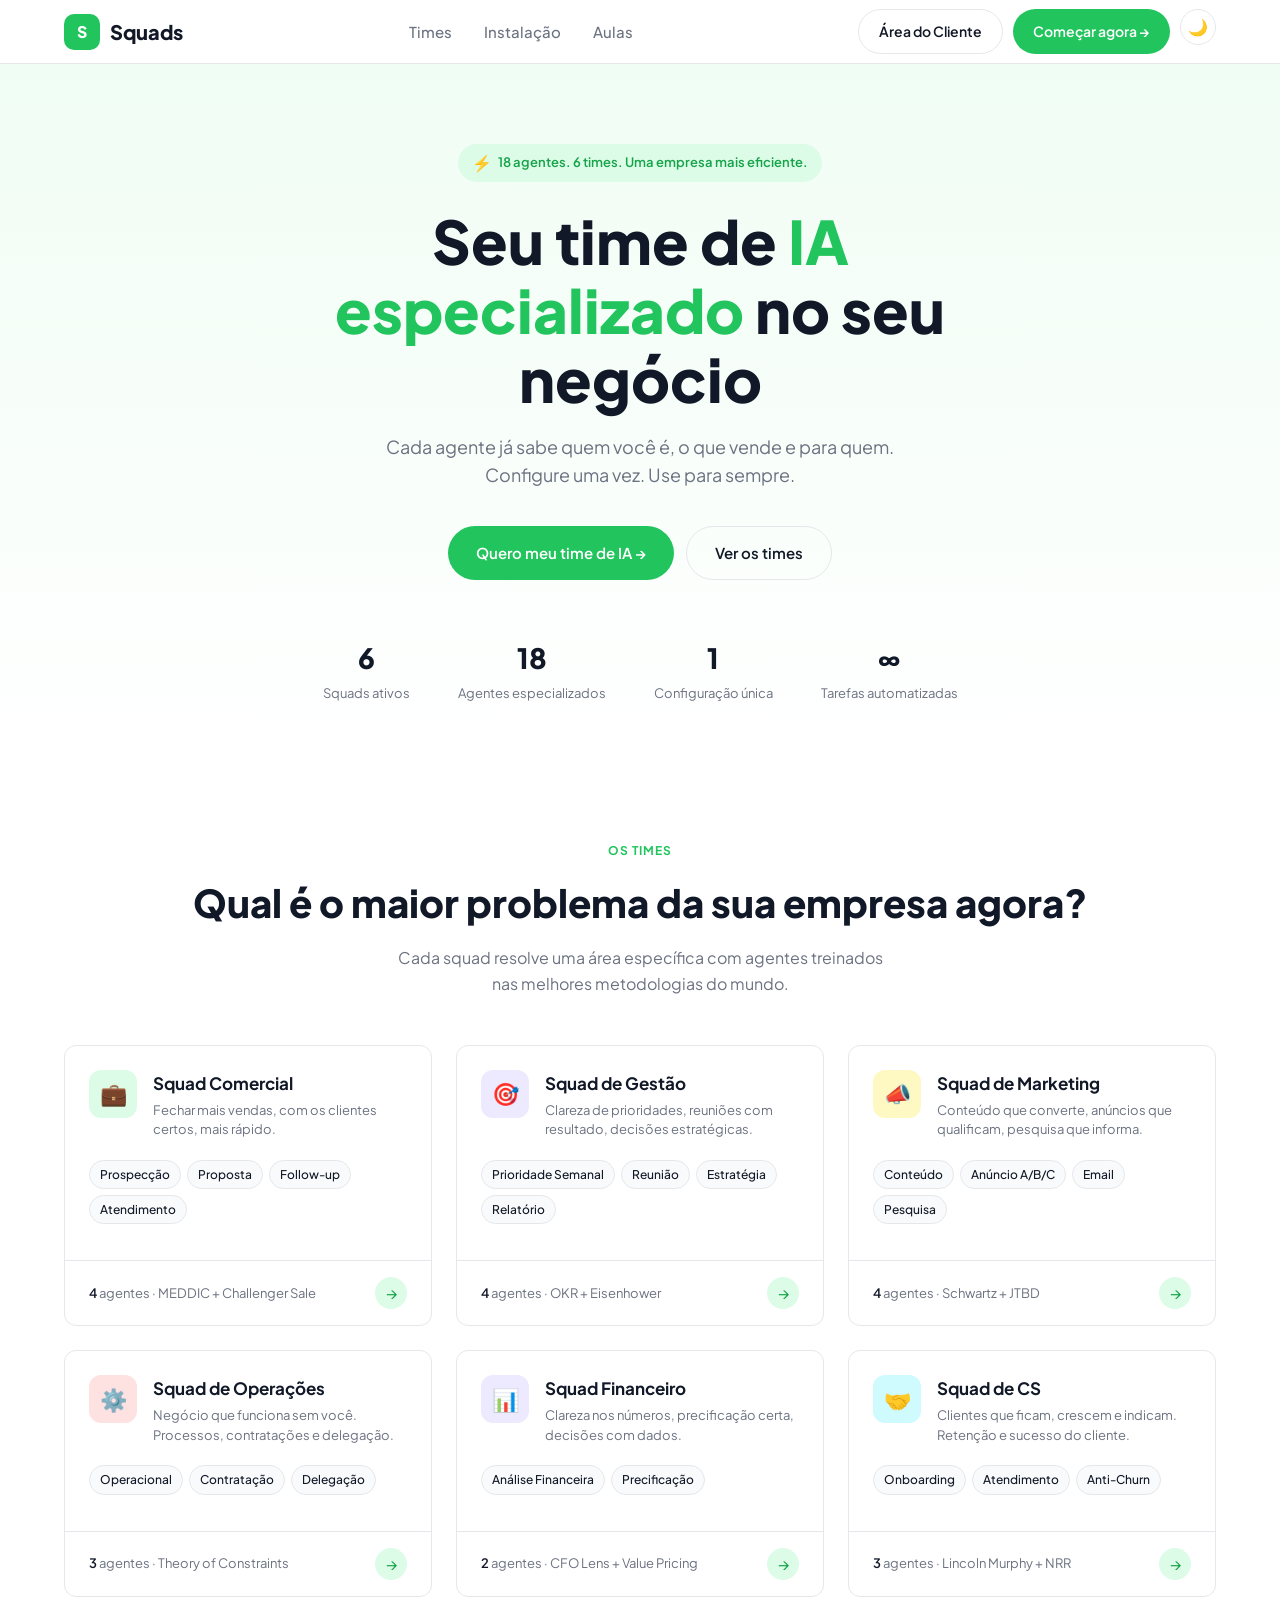
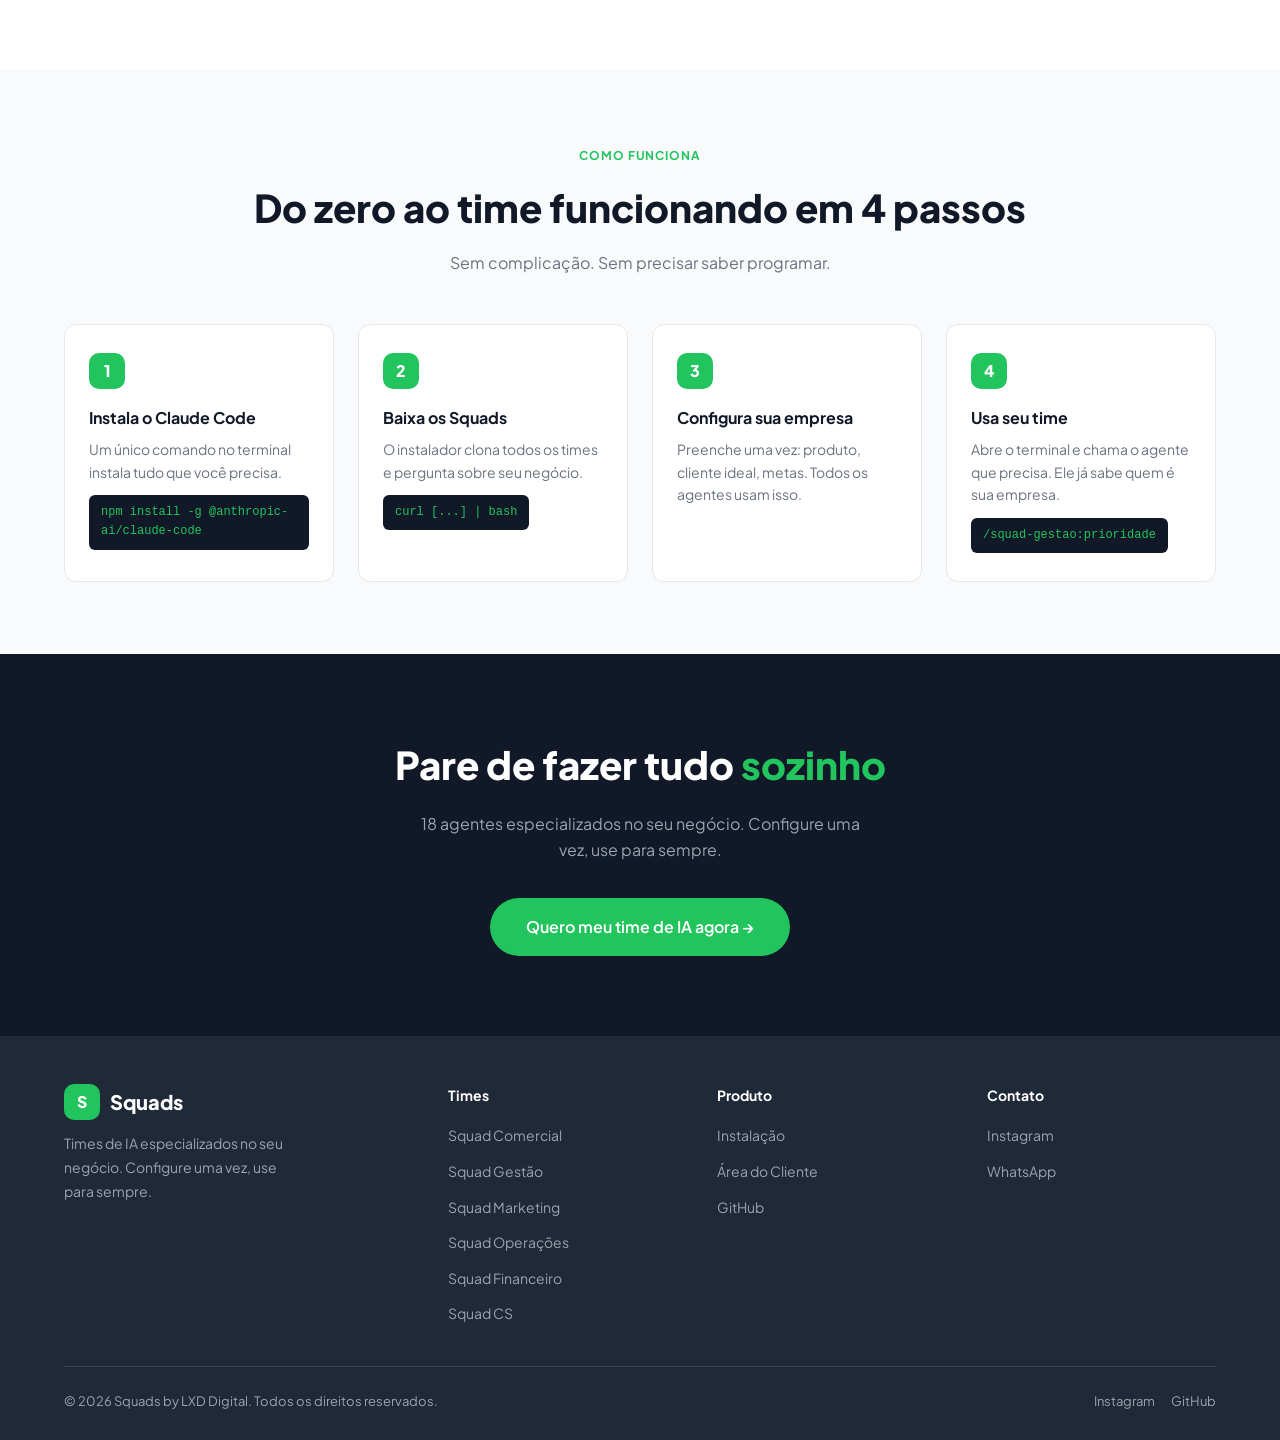
==== site/index.html @ 31ade743 "feat: dark/light mode em todas as páginas" ====
<!DOCTYPE html>
<html lang="pt-BR">
<head>
<meta charset="UTF-8">
<meta name="viewport" content="width=device-width, initial-scale=1.0">
<title>Squads — Times de IA para Empresários</title>
<link href="https://fonts.googleapis.com/css2?family=Plus+Jakarta+Sans:wght@400;500;600;700;800&display=swap" rel="stylesheet">
<link rel="stylesheet" href="styles.css">
<style>

  * { margin: 0; padding: 0; box-sizing: border-box; }

  body {
    font-family: 'Plus Jakarta Sans', sans-serif;
    color: var(--text);
    background: var(--bg-card);
    line-height: 1.6;
  }

  /* NAV */
  nav {
    position: sticky;
    top: 0;
    z-index: 100;
    background: var(--nav-bg);
    backdrop-filter: blur(12px);
    border-bottom: 1px solid var(--border);
    padding: 0 5%;
    height: 64px;
    display: flex;
    align-items: center;
    justify-content: space-between;
  }

  .nav-logo {
    display: flex;
    align-items: center;
    gap: 10px;
    font-weight: 800;
    font-size: 20px;
    color: var(--text);
    text-decoration: none;
  }

  .logo-icon {
    width: 36px;
    height: 36px;
    background: var(--green);
    border-radius: 10px;
    display: flex;
    align-items: center;
    justify-content: center;
    color: white;
    font-weight: 800;
    font-size: 16px;
  }

  .nav-links {
    display: flex;
    align-items: center;
    gap: 32px;
    list-style: none;
  }

  .nav-links a {
    text-decoration: none;
    color: var(--text-muted);
    font-size: 15px;
    font-weight: 500;
    transition: color 0.2s;
  }

  .nav-links a:hover { color: var(--text); }

  .btn {
    display: inline-flex;
    align-items: center;
    gap: 8px;
    padding: 10px 20px;
    border-radius: 50px;
    font-weight: 600;
    font-size: 14px;
    cursor: pointer;
    transition: all 0.2s;
    text-decoration: none;
    border: none;
  }

  .btn-primary {
    background: var(--green);
    color: white;
  }

  .btn-primary:hover {
    background: var(--green-dark);
    transform: translateY(-1px);
  }

  .btn-outline {
    background: transparent;
    color: var(--text);
    border: 1.5px solid var(--border);
  }

  .btn-outline:hover {
    border-color: var(--text);
  }

  /* HERO */
  .hero {
    padding: 80px 5% 60px;
    text-align: center;
    background: linear-gradient(180deg, #f0fdf4 0%, #ffffff 100%);
  }

  .hero-badge {
    display: inline-flex;
    align-items: center;
    gap: 6px;
    background: var(--green-light);
    color: var(--green-dark);
    padding: 6px 14px;
    border-radius: 50px;
    font-size: 13px;
    font-weight: 600;
    margin-bottom: 24px;
  }

  .hero-badge span { font-size: 16px; }

  .hero h1 {
    font-size: clamp(36px, 5vw, 60px);
    font-weight: 800;
    line-height: 1.15;
    color: var(--text);
    max-width: 760px;
    margin: 0 auto 20px;
  }

  .hero h1 em {
    font-style: normal;
    color: var(--green);
  }

  .hero p {
    font-size: 18px;
    color: var(--text-muted);
    max-width: 520px;
    margin: 0 auto 36px;
  }

  .hero-actions {
    display: flex;
    gap: 12px;
    justify-content: center;
    flex-wrap: wrap;
    margin-bottom: 56px;
  }

  .hero-actions .btn {
    padding: 14px 28px;
    font-size: 15px;
  }

  .hero-stats {
    display: flex;
    justify-content: center;
    gap: 48px;
    flex-wrap: wrap;
  }

  .stat {
    text-align: center;
  }

  .stat-num {
    font-size: 28px;
    font-weight: 800;
    color: var(--text);
  }

  .stat-label {
    font-size: 13px;
    color: var(--text-muted);
    margin-top: 2px;
  }

  /* SECTION */
  section {
    padding: 72px 5%;
  }

  .section-header {
    text-align: center;
    margin-bottom: 48px;
  }

  .section-label {
    display: inline-block;
    font-size: 12px;
    font-weight: 700;
    letter-spacing: .08em;
    text-transform: uppercase;
    color: var(--green);
    margin-bottom: 12px;
  }

  .section-header h2 {
    font-size: clamp(28px, 3vw, 40px);
    font-weight: 800;
    color: var(--text);
    margin-bottom: 12px;
  }

  .section-header p {
    font-size: 16px;
    color: var(--text-muted);
    max-width: 500px;
    margin: 0 auto;
  }

  /* SQUADS GRID */
  .squads-grid {
    display: grid;
    grid-template-columns: repeat(auto-fill, minmax(300px, 1fr));
    gap: 24px;
  }

  .squad-card {
    background: var(--bg-card);
    border: 1.5px solid var(--border);
    border-radius: var(--radius);
    overflow: hidden;
    transition: all 0.25s;
    text-decoration: none;
    color: inherit;
    display: block;
  }

  .squad-card:hover {
    border-color: var(--green);
    box-shadow: 0 8px 32px rgba(33,196,93,0.12);
    transform: translateY(-3px);
  }

  .squad-card-header {
    padding: 24px 24px 20px;
    display: flex;
    align-items: flex-start;
    gap: 16px;
  }

  .squad-icon {
    width: 48px;
    height: 48px;
    border-radius: 12px;
    display: flex;
    align-items: center;
    justify-content: center;
    font-size: 22px;
    flex-shrink: 0;
  }

  .squad-card-info h3 {
    font-size: 17px;
    font-weight: 700;
    color: var(--text);
    margin-bottom: 4px;
  }

  .squad-card-info p {
    font-size: 13px;
    color: var(--text-muted);
    line-height: 1.5;
  }

  .squad-card-body {
    padding: 0 24px 20px;
  }

  .squad-agents {
    display: flex;
    flex-wrap: wrap;
    gap: 6px;
    margin-bottom: 16px;
  }

  .agent-tag {
    background: var(--bg-alt);
    color: var(--text);
    font-size: 12px;
    font-weight: 500;
    padding: 4px 10px;
    border-radius: 50px;
    border: 1px solid var(--border);
  }

  .squad-card-footer {
    padding: 16px 24px;
    border-top: 1px solid var(--border);
    display: flex;
    align-items: center;
    justify-content: space-between;
  }

  .squad-meta {
    font-size: 13px;
    color: var(--text-muted);
  }

  .squad-meta strong {
    color: var(--text);
    font-weight: 600;
  }

  .squad-arrow {
    width: 32px;
    height: 32px;
    border-radius: 50%;
    background: var(--green-light);
    display: flex;
    align-items: center;
    justify-content: center;
    color: var(--green-dark);
    font-size: 16px;
    transition: background 0.2s;
  }

  .squad-card:hover .squad-arrow {
    background: var(--green);
    color: white;
  }

  /* HOW IT WORKS */
  .how-bg { background: var(--bg-alt); }

  .steps-grid {
    display: grid;
    grid-template-columns: repeat(auto-fill, minmax(220px, 1fr));
    gap: 24px;
  }

  .step-card {
    background: var(--bg-card);
    border: 1px solid var(--border);
    border-radius: var(--radius);
    padding: 28px 24px;
    position: relative;
  }

  .step-num {
    width: 36px;
    height: 36px;
    border-radius: 10px;
    background: var(--green);
    color: white;
    font-weight: 800;
    font-size: 16px;
    display: flex;
    align-items: center;
    justify-content: center;
    margin-bottom: 16px;
  }

  .step-card h3 {
    font-size: 16px;
    font-weight: 700;
    color: var(--text);
    margin-bottom: 8px;
  }

  .step-card p {
    font-size: 14px;
    color: var(--text-muted);
    line-height: 1.6;
  }

  .step-code {
    background: var(--dark);
    color: var(--green);
    font-family: 'Courier New', monospace;
    font-size: 12px;
    padding: 8px 12px;
    border-radius: 6px;
    margin-top: 12px;
    display: inline-block;
  }

  /* CTA */
  .cta-section {
    background: var(--dark);
    color: white;
    text-align: center;
    padding: 80px 5%;
  }

  .cta-section h2 {
    font-size: clamp(28px, 3vw, 44px);
    font-weight: 800;
    margin-bottom: 16px;
  }

  .cta-section h2 em {
    font-style: normal;
    color: var(--green);
  }

  .cta-section p {
    font-size: 16px;
    color: #9ca3af;
    max-width: 460px;
    margin: 0 auto 36px;
  }

  .cta-section .btn-primary {
    padding: 16px 36px;
    font-size: 16px;
  }

  /* FOOTER */
  footer {
    background: var(--dark2);
    color: #9ca3af;
    padding: 48px 5% 28px;
  }

  .footer-grid {
    display: grid;
    grid-template-columns: 1.5fr repeat(3, 1fr);
    gap: 40px;
    margin-bottom: 40px;
  }

  .footer-brand .nav-logo {
    color: white;
    margin-bottom: 12px;
    display: inline-flex;
  }

  .footer-brand p {
    font-size: 14px;
    line-height: 1.7;
    max-width: 240px;
  }

  .footer-col h4 {
    color: white;
    font-size: 14px;
    font-weight: 700;
    margin-bottom: 16px;
  }

  .footer-col ul {
    list-style: none;
    display: flex;
    flex-direction: column;
    gap: 10px;
  }

  .footer-col ul a {
    color: #9ca3af;
    text-decoration: none;
    font-size: 14px;
    transition: color 0.2s;
  }

  .footer-col ul a:hover { color: white; }

  .footer-bottom {
    border-top: 1px solid #374151;
    padding-top: 24px;
    display: flex;
    justify-content: space-between;
    align-items: center;
    font-size: 13px;
  }

  .social-links {
    display: flex;
    gap: 16px;
  }

  .social-links a {
    color: #9ca3af;
    text-decoration: none;
    font-size: 13px;
    transition: color 0.2s;
  }

  .social-links a:hover { color: white; }

  /* RESPONSIVE */
  @media (max-width: 768px) {
    .nav-links { display: none; }
    .hero { padding: 56px 5% 48px; }
    .hero-stats { gap: 28px; }
    .footer-grid { grid-template-columns: 1fr 1fr; }
  }

  @media (max-width: 480px) {
    .footer-grid { grid-template-columns: 1fr; }
    .footer-bottom { flex-direction: column; gap: 12px; }
  }
</style>
<script>(function(){var t=localStorage.getItem('squads_theme')||'light';document.documentElement.setAttribute('data-theme',t);})();</script>
</head>
<body>

<!-- NAV -->
<nav>
  <a href="index.html" class="nav-logo">
    <div class="logo-icon">S</div>
    Squads
  </a>
  <ul class="nav-links">
    <li><a href="#squads">Times</a></li>
    <li><a href="instalacao.html">Instalação</a></li>
    <li><a href="#squads">Aulas</a></li>
  </ul>
  <div style="display:flex;gap:10px;">
    <a href="#squads" class="btn btn-outline">Área do Cliente</a>
    <a href="https://pay.kiwify.com.br/tA6f8lO?utm_medium=checkout&utm_source=pdv&utm_campaign=10agentesia&utm_content=&utm_term=" class="btn btn-primary">Começar agora →</a>
    <button class="theme-toggle" onclick="toggleTheme()" id="theme-btn" title="Alternar tema">🌙</button>
  </div>
</nav>

<!-- HERO -->
<div class="hero">
  <div class="hero-badge"><span>⚡</span> 18 agentes. 6 times. Uma empresa mais eficiente.</div>
  <h1>Seu time de <em>IA especializado</em> no seu negócio</h1>
  <p>Cada agente já sabe quem você é, o que vende e para quem. Configure uma vez. Use para sempre.</p>
  <div class="hero-actions">
    <a href="https://pay.kiwify.com.br/tA6f8lO?utm_medium=checkout&utm_source=pdv&utm_campaign=10agentesia&utm_content=&utm_term=" class="btn btn-primary">Quero meu time de IA →</a>
    <a href="#squads" class="btn btn-outline">Ver os times</a>
  </div>
  <div class="hero-stats">
    <div class="stat">
      <div class="stat-num">6</div>
      <div class="stat-label">Squads ativos</div>
    </div>
    <div class="stat">
      <div class="stat-num">18</div>
      <div class="stat-label">Agentes especializados</div>
    </div>
    <div class="stat">
      <div class="stat-num">1</div>
      <div class="stat-label">Configuração única</div>
    </div>
    <div class="stat">
      <div class="stat-num">∞</div>
      <div class="stat-label">Tarefas automatizadas</div>
    </div>
  </div>
</div>

<!-- SQUADS -->
<section id="squads">
  <div class="section-header">
    <span class="section-label">Os times</span>
    <h2>Qual é o maior problema da sua empresa agora?</h2>
    <p>Cada squad resolve uma área específica com agentes treinados nas melhores metodologias do mundo.</p>
  </div>

  <div class="squads-grid">

    <a href="squad-comercial.html" class="squad-card">
      <div class="squad-card-header">
        <div class="squad-icon" style="background:#dcfce7;">💼</div>
        <div class="squad-card-info">
          <h3>Squad Comercial</h3>
          <p>Fechar mais vendas, com os clientes certos, mais rápido.</p>
        </div>
      </div>
      <div class="squad-card-body">
        <div class="squad-agents">
          <span class="agent-tag">Prospecção</span>
          <span class="agent-tag">Proposta</span>
          <span class="agent-tag">Follow-up</span>
          <span class="agent-tag">Atendimento</span>
        </div>
      </div>
      <div class="squad-card-footer">
        <div class="squad-meta"><strong>4</strong> agentes · MEDDIC + Challenger Sale</div>
        <div class="squad-arrow">→</div>
      </div>
    </a>

    <a href="squad-gestao.html" class="squad-card">
      <div class="squad-card-header">
        <div class="squad-icon" style="background:#ede9fe;">🎯</div>
        <div class="squad-card-info">
          <h3>Squad de Gestão</h3>
          <p>Clareza de prioridades, reuniões com resultado, decisões estratégicas.</p>
        </div>
      </div>
      <div class="squad-card-body">
        <div class="squad-agents">
          <span class="agent-tag">Prioridade Semanal</span>
          <span class="agent-tag">Reunião</span>
          <span class="agent-tag">Estratégia</span>
          <span class="agent-tag">Relatório</span>
        </div>
      </div>
      <div class="squad-card-footer">
        <div class="squad-meta"><strong>4</strong> agentes · OKR + Eisenhower</div>
        <div class="squad-arrow">→</div>
      </div>
    </a>

    <a href="squad-marketing.html" class="squad-card">
      <div class="squad-card-header">
        <div class="squad-icon" style="background:#fef9c3;">📣</div>
        <div class="squad-card-info">
          <h3>Squad de Marketing</h3>
          <p>Conteúdo que converte, anúncios que qualificam, pesquisa que informa.</p>
        </div>
      </div>
      <div class="squad-card-body">
        <div class="squad-agents">
          <span class="agent-tag">Conteúdo</span>
          <span class="agent-tag">Anúncio A/B/C</span>
          <span class="agent-tag">Email</span>
          <span class="agent-tag">Pesquisa</span>
        </div>
      </div>
      <div class="squad-card-footer">
        <div class="squad-meta"><strong>4</strong> agentes · Schwartz + JTBD</div>
        <div class="squad-arrow">→</div>
      </div>
    </a>

    <a href="squad-operacoes.html" class="squad-card">
      <div class="squad-card-header">
        <div class="squad-icon" style="background:#fee2e2;">⚙️</div>
        <div class="squad-card-info">
          <h3>Squad de Operações</h3>
          <p>Negócio que funciona sem você. Processos, contratações e delegação.</p>
        </div>
      </div>
      <div class="squad-card-body">
        <div class="squad-agents">
          <span class="agent-tag">Operacional</span>
          <span class="agent-tag">Contratação</span>
          <span class="agent-tag">Delegação</span>
        </div>
      </div>
      <div class="squad-card-footer">
        <div class="squad-meta"><strong>3</strong> agentes · Theory of Constraints</div>
        <div class="squad-arrow">→</div>
      </div>
    </a>

    <a href="squad-financeiro.html" class="squad-card">
      <div class="squad-card-header">
        <div class="squad-icon" style="background:#ede9fe;">📊</div>
        <div class="squad-card-info">
          <h3>Squad Financeiro</h3>
          <p>Clareza nos números, precificação certa, decisões com dados.</p>
        </div>
      </div>
      <div class="squad-card-body">
        <div class="squad-agents">
          <span class="agent-tag">Análise Financeira</span>
          <span class="agent-tag">Precificação</span>
        </div>
      </div>
      <div class="squad-card-footer">
        <div class="squad-meta"><strong>2</strong> agentes · CFO Lens + Value Pricing</div>
        <div class="squad-arrow">→</div>
      </div>
    </a>

    <a href="squad-cs.html" class="squad-card">
      <div class="squad-card-header">
        <div class="squad-icon" style="background:#cffafe;">🤝</div>
        <div class="squad-card-info">
          <h3>Squad de CS</h3>
          <p>Clientes que ficam, crescem e indicam. Retenção e sucesso do cliente.</p>
        </div>
      </div>
      <div class="squad-card-body">
        <div class="squad-agents">
          <span class="agent-tag">Onboarding</span>
          <span class="agent-tag">Atendimento</span>
          <span class="agent-tag">Anti-Churn</span>
        </div>
      </div>
      <div class="squad-card-footer">
        <div class="squad-meta"><strong>3</strong> agentes · Lincoln Murphy + NRR</div>
        <div class="squad-arrow">→</div>
      </div>
    </a>

  </div>
</section>

<!-- HOW IT WORKS -->
<section class="how-bg">
  <div class="section-header">
    <span class="section-label">Como funciona</span>
    <h2>Do zero ao time funcionando em 4 passos</h2>
    <p>Sem complicação. Sem precisar saber programar.</p>
  </div>
  <div class="steps-grid">
    <div class="step-card">
      <div class="step-num">1</div>
      <h3>Instala o Claude Code</h3>
      <p>Um único comando no terminal instala tudo que você precisa.</p>
      <span class="step-code">npm install -g @anthropic-ai/claude-code</span>
    </div>
    <div class="step-card">
      <div class="step-num">2</div>
      <h3>Baixa os Squads</h3>
      <p>O instalador clona todos os times e pergunta sobre seu negócio.</p>
      <span class="step-code">curl [...] | bash</span>
    </div>
    <div class="step-card">
      <div class="step-num">3</div>
      <h3>Configura sua empresa</h3>
      <p>Preenche uma vez: produto, cliente ideal, metas. Todos os agentes usam isso.</p>
    </div>
    <div class="step-card">
      <div class="step-num">4</div>
      <h3>Usa seu time</h3>
      <p>Abre o terminal e chama o agente que precisa. Ele já sabe quem é sua empresa.</p>
      <span class="step-code">/squad-gestao:prioridade</span>
    </div>
  </div>
</section>

<!-- CTA -->
<div class="cta-section">
  <h2>Pare de fazer tudo <em>sozinho</em></h2>
  <p>18 agentes especializados no seu negócio. Configure uma vez, use para sempre.</p>
  <a href="https://pay.kiwify.com.br/tA6f8lO?utm_medium=checkout&utm_source=pdv&utm_campaign=10agentesia&utm_content=&utm_term=" class="btn btn-primary">Quero meu time de IA agora →</a>
</div>

<!-- FOOTER -->
<footer>
  <div class="footer-grid">
    <div class="footer-brand">
      <a href="index.html" class="nav-logo">
        <div class="logo-icon">S</div>
        Squads
      </a>
      <p>Times de IA especializados no seu negócio. Configure uma vez, use para sempre.</p>
    </div>
    <div class="footer-col">
      <h4>Times</h4>
      <ul>
        <li><a href="squad-comercial.html">Squad Comercial</a></li>
        <li><a href="squad-gestao.html">Squad Gestão</a></li>
        <li><a href="squad-marketing.html">Squad Marketing</a></li>
        <li><a href="squad-operacoes.html">Squad Operações</a></li>
        <li><a href="squad-financeiro.html">Squad Financeiro</a></li>
        <li><a href="squad-cs.html">Squad CS</a></li>
      </ul>
    </div>
    <div class="footer-col">
      <h4>Produto</h4>
      <ul>
        <li><a href="instalacao.html">Instalação</a></li>
        <li><a href="#squads">Área do Cliente</a></li>
        <li><a href="https://github.com/lucasvalerio10/squads">GitHub</a></li>
      </ul>
    </div>
    <div class="footer-col">
      <h4>Contato</h4>
      <ul>
        <li><a href="#">Instagram</a></li>
        <li><a href="#">WhatsApp</a></li>
      </ul>
    </div>
  </div>
  <div class="footer-bottom">
    <span>© 2026 Squads by LXD Digital. Todos os direitos reservados.</span>
    <div class="social-links">
      <a href="#">Instagram</a>
      <a href="#">GitHub</a>
    </div>
  </div>
</footer>


<script>
function toggleTheme() {
  var current = document.documentElement.getAttribute('data-theme');
  var next = current === 'dark' ? 'light' : 'dark';
  document.documentElement.setAttribute('data-theme', next);
  localStorage.setItem('squads_theme', next);
  document.getElementById('theme-btn').textContent = next === 'dark' ? '☀️' : '🌙';
}
// Set correct icon on load
(function(){
  var t = document.documentElement.getAttribute('data-theme');
  window.addEventListener('DOMContentLoaded', function(){
    var btn = document.getElementById('theme-btn');
    if(btn) btn.textContent = t === 'dark' ? '☀️' : '🌙';
  });
})();
</script>
</body>
</html>
---- site/styles.css ----
/* ============================================
   SQUADS — Shared Stylesheet
   ============================================ */

/* LIGHT MODE (default) */
:root {
  --green: #21C45D;
  --green-dark: #16a34a;
  --green-light: #dcfce7;
  --dark: #111827;
  --dark2: #1f2937;
  --dark3: #374151;
  --gray: #6b7280;
  --gray-light: #f9fafb;
  --border: #e5e7eb;
  --white: #ffffff;
  --radius: 12px;
  --radius-sm: 8px;

  /* Theme tokens */
  --bg: #ffffff;
  --bg-alt: #f9fafb;
  --bg-card: #ffffff;
  --text: #111827;
  --text-muted: #6b7280;
  --nav-bg: rgba(255,255,255,0.95);
  --input-bg: #ffffff;
}

/* DARK MODE */
[data-theme="dark"] {
  --bg: #0d1117;
  --bg-alt: #161b22;
  --bg-card: #161b22;
  --text: #e6edf3;
  --text-muted: #8b949e;
  --border: #30363d;
  --dark3: #21262d;
  --nav-bg: rgba(13,17,23,0.95);
  --white: #161b22;
  --gray-light: #0d1117;
  --dark: #e6edf3;
  --dark2: #21262d;
  --gray: #8b949e;
}

/* RESET */
* { margin: 0; padding: 0; box-sizing: border-box; }

body {
  font-family: 'Plus Jakarta Sans', sans-serif;
  color: var(--text);
  background: var(--bg);
  line-height: 1.6;
  transition: background 0.2s, color 0.2s;
}

/* ============================================
   NAV
   ============================================ */
nav {
  position: sticky;
  top: 0;
  z-index: 100;
  background: var(--nav-bg);
  backdrop-filter: blur(12px);
  border-bottom: 1px solid var(--border);
  padding: 0 5%;
  height: 64px;
  display: flex;
  align-items: center;
  justify-content: space-between;
}

.nav-logo {
  display: flex;
  align-items: center;
  gap: 10px;
  font-weight: 800;
  font-size: 20px;
  color: var(--text);
  text-decoration: none;
}

.logo-icon {
  width: 36px;
  height: 36px;
  background: var(--green);
  border-radius: 10px;
  display: flex;
  align-items: center;
  justify-content: center;
  color: white;
  font-weight: 800;
  font-size: 16px;
  flex-shrink: 0;
}

.nav-links {
  display: flex;
  align-items: center;
  gap: 32px;
  list-style: none;
}

.nav-links a {
  text-decoration: none;
  color: var(--text-muted);
  font-size: 15px;
  font-weight: 500;
  transition: color 0.2s;
}

.nav-links a:hover { color: var(--text); }

/* THEME TOGGLE */
.theme-toggle {
  width: 36px;
  height: 36px;
  border-radius: 50%;
  border: 1.5px solid var(--border);
  background: transparent;
  color: var(--text-muted);
  font-size: 16px;
  cursor: pointer;
  display: flex;
  align-items: center;
  justify-content: center;
  transition: all 0.2s;
  flex-shrink: 0;
}

.theme-toggle:hover {
  border-color: var(--green);
  color: var(--green);
}

/* ============================================
   BUTTONS
   ============================================ */
.btn {
  display: inline-flex;
  align-items: center;
  gap: 8px;
  padding: 10px 20px;
  border-radius: 50px;
  font-weight: 600;
  font-size: 14px;
  cursor: pointer;
  transition: all 0.2s;
  text-decoration: none;
  border: none;
}

.btn-primary {
  background: var(--green);
  color: white;
}

.btn-primary:hover {
  background: var(--green-dark);
  transform: translateY(-1px);
}

.btn-outline {
  background: transparent;
  color: var(--text);
  border: 1.5px solid var(--border);
}

.btn-outline:hover { border-color: var(--text); }

/* ============================================
   PAGE HEADER
   ============================================ */
.page-header {
  background: var(--bg-card);
  border-bottom: 1px solid var(--border);
  padding: 32px 5%;
}

.page-header h1 {
  font-size: 28px;
  font-weight: 800;
  margin-bottom: 6px;
  color: var(--text);
}

.page-header p {
  color: var(--text-muted);
  font-size: 15px;
}

/* ============================================
   TAB NAV
   ============================================ */
.tab-nav {
  background: var(--bg-card);
  border-bottom: 1px solid var(--border);
  padding: 0 5%;
  display: flex;
  overflow-x: auto;
  -webkit-overflow-scrolling: touch;
}

.tab-nav a {
  display: inline-flex;
  align-items: center;
  gap: 8px;
  padding: 16px 20px;
  font-size: 14px;
  font-weight: 600;
  color: var(--text-muted);
  text-decoration: none;
  border-bottom: 3px solid transparent;
  white-space: nowrap;
  transition: all 0.15s;
}

.tab-nav a:hover { color: var(--text); }
.tab-nav a.active { color: var(--green); border-bottom-color: var(--green); }

/* ============================================
   CONTAINER
   ============================================ */
.container {
  max-width: 860px;
  margin: 0 auto;
  padding: 36px 5%;
  display: flex;
  flex-direction: column;
  gap: 24px;
}

/* ============================================
   SECTION
   ============================================ */
section { padding: 72px 5%; }

.section-header {
  text-align: center;
  margin-bottom: 48px;
}

.section-label {
  display: inline-block;
  font-size: 12px;
  font-weight: 700;
  letter-spacing: .08em;
  text-transform: uppercase;
  color: var(--green);
  margin-bottom: 12px;
}

.section-header h2 {
  font-size: clamp(28px, 3vw, 40px);
  font-weight: 800;
  color: var(--text);
  margin-bottom: 12px;
}

.section-header p {
  font-size: 16px;
  color: var(--text-muted);
  max-width: 500px;
  margin: 0 auto;
}

/* ============================================
   CODE BLOCK
   ============================================ */
.code-block {
  background: #0d1117;
  color: var(--green);
  font-family: 'Courier New', monospace;
  font-size: 13px;
  padding: 12px 16px;
  border-radius: 8px;
  margin-top: 10px;
  overflow-x: auto;
  white-space: nowrap;
  position: relative;
}

.copy-btn {
  position: absolute;
  top: 8px;
  right: 10px;
  background: #374151;
  color: #9ca3af;
  border: none;
  border-radius: 6px;
  padding: 3px 8px;
  font-size: 11px;
  cursor: pointer;
  font-family: inherit;
  transition: all 0.15s;
}

.copy-btn:hover { background: #4b5563; color: white; }

/* ============================================
   FOOTER
   ============================================ */
footer {
  background: #111827;
  color: #9ca3af;
  padding: 48px 5% 28px;
}

.footer-grid {
  display: grid;
  grid-template-columns: 1.5fr repeat(3, 1fr);
  gap: 40px;
  margin-bottom: 40px;
}

.footer-brand .nav-logo {
  color: white;
  margin-bottom: 12px;
  display: inline-flex;
}

.footer-brand p { font-size: 14px; line-height: 1.7; max-width: 240px; }

.footer-col h4 { color: white; font-size: 14px; font-weight: 700; margin-bottom: 16px; }

.footer-col ul { list-style: none; display: flex; flex-direction: column; gap: 10px; }

.footer-col ul a { color: #9ca3af; text-decoration: none; font-size: 14px; transition: color 0.2s; }
.footer-col ul a:hover { color: white; }

.footer-bottom {
  border-top: 1px solid #374151;
  padding-top: 24px;
  display: flex;
  justify-content: space-between;
  align-items: center;
  font-size: 13px;
}

.social-links { display: flex; gap: 16px; }
.social-links a { color: #9ca3af; text-decoration: none; font-size: 13px; transition: color 0.2s; }
.social-links a:hover { color: white; }

/* ============================================
   RESPONSIVE
   ============================================ */
@media (max-width: 768px) {
  .nav-links { display: none; }
  .footer-grid { grid-template-columns: 1fr 1fr; }
}

@media (max-width: 640px) {
  .container { padding: 24px 5%; }
  .code-block { font-size: 11px; }
}

@media (max-width: 480px) {
  .footer-grid { grid-template-columns: 1fr; }
  .footer-bottom { flex-direction: column; gap: 12px; }
}
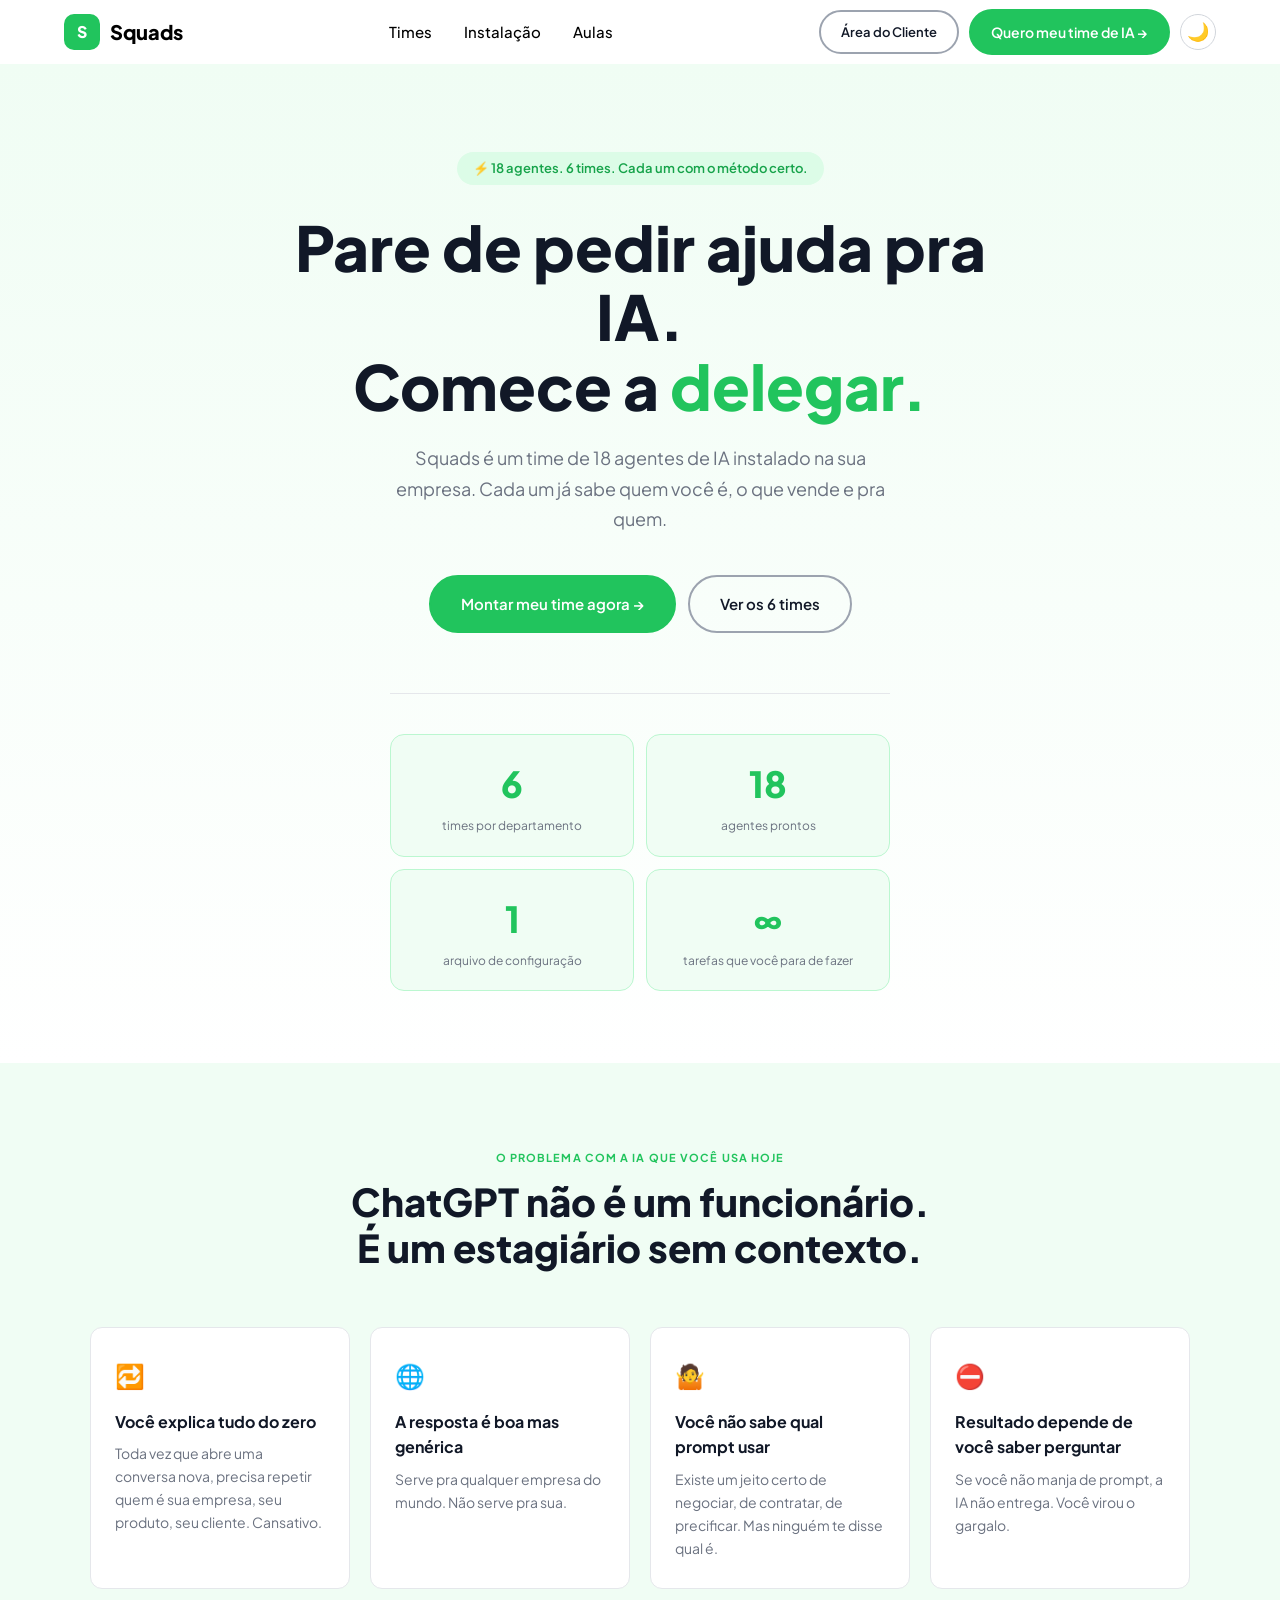
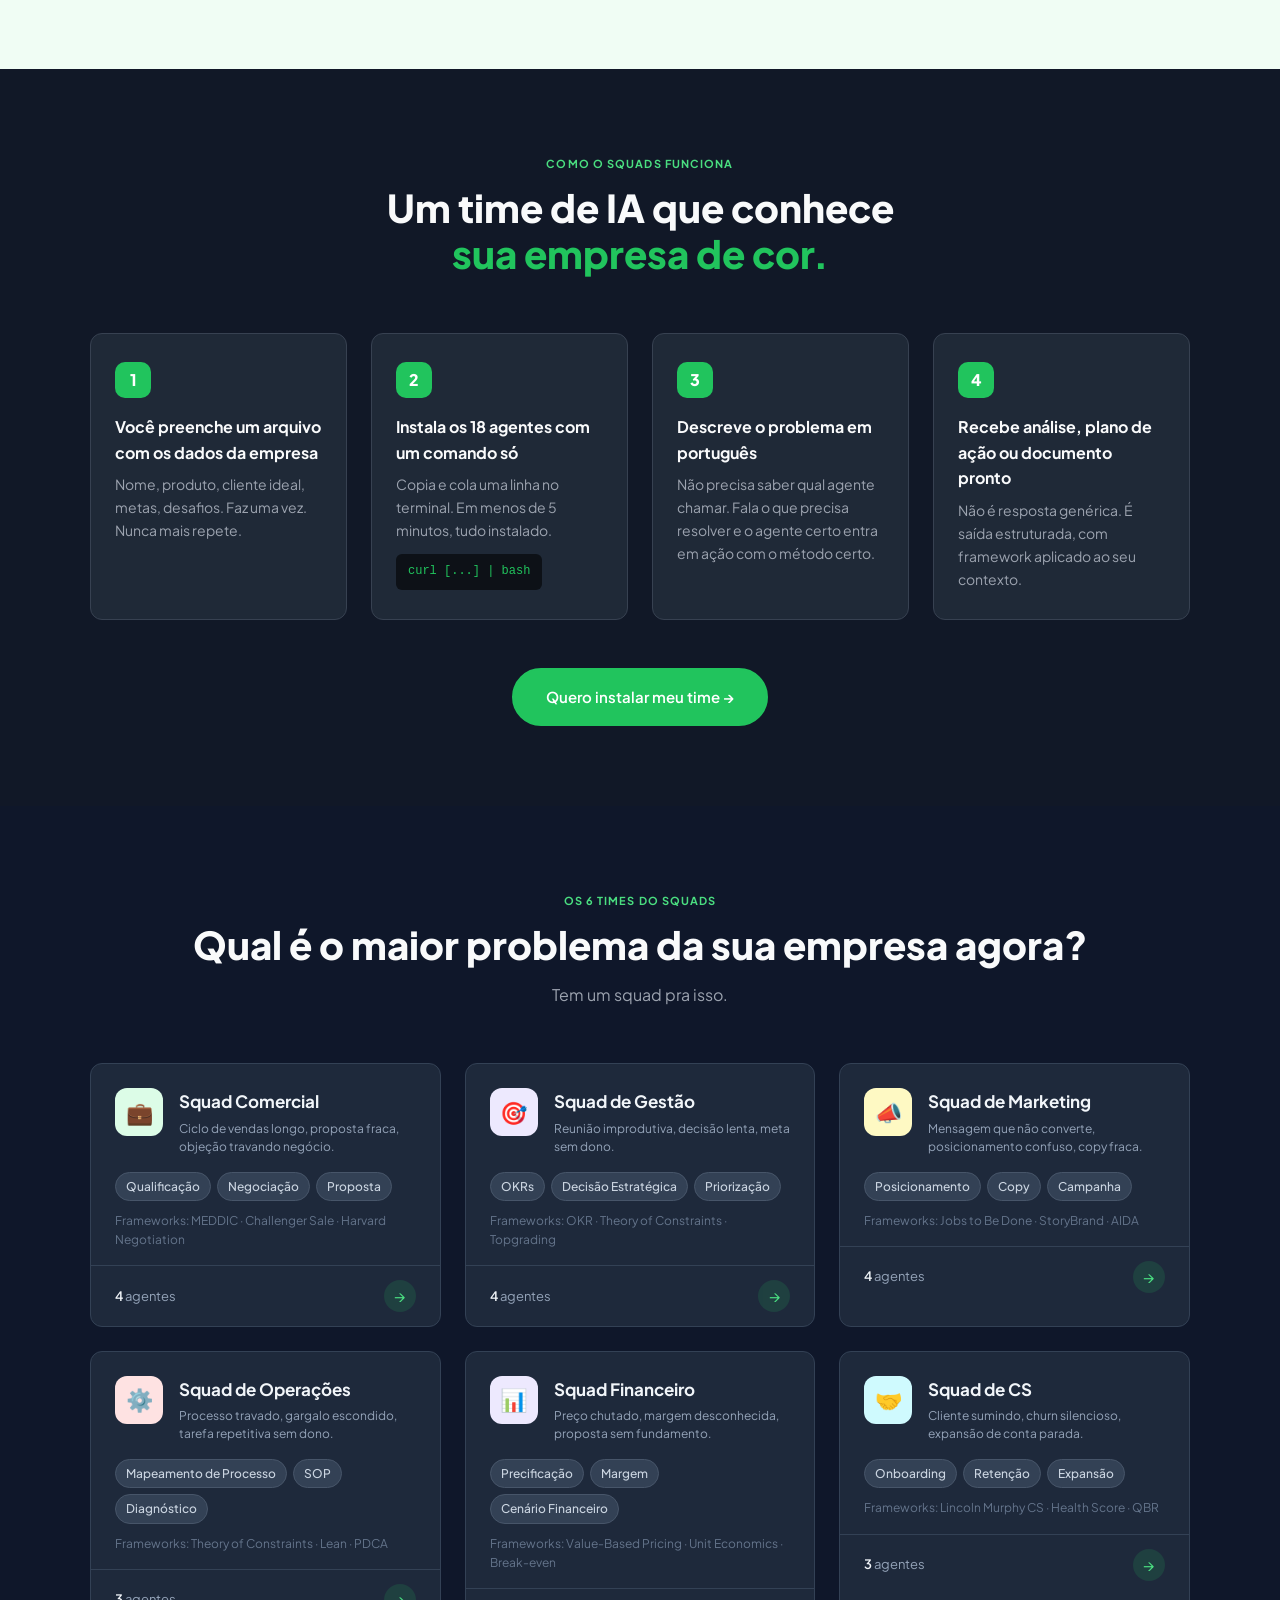
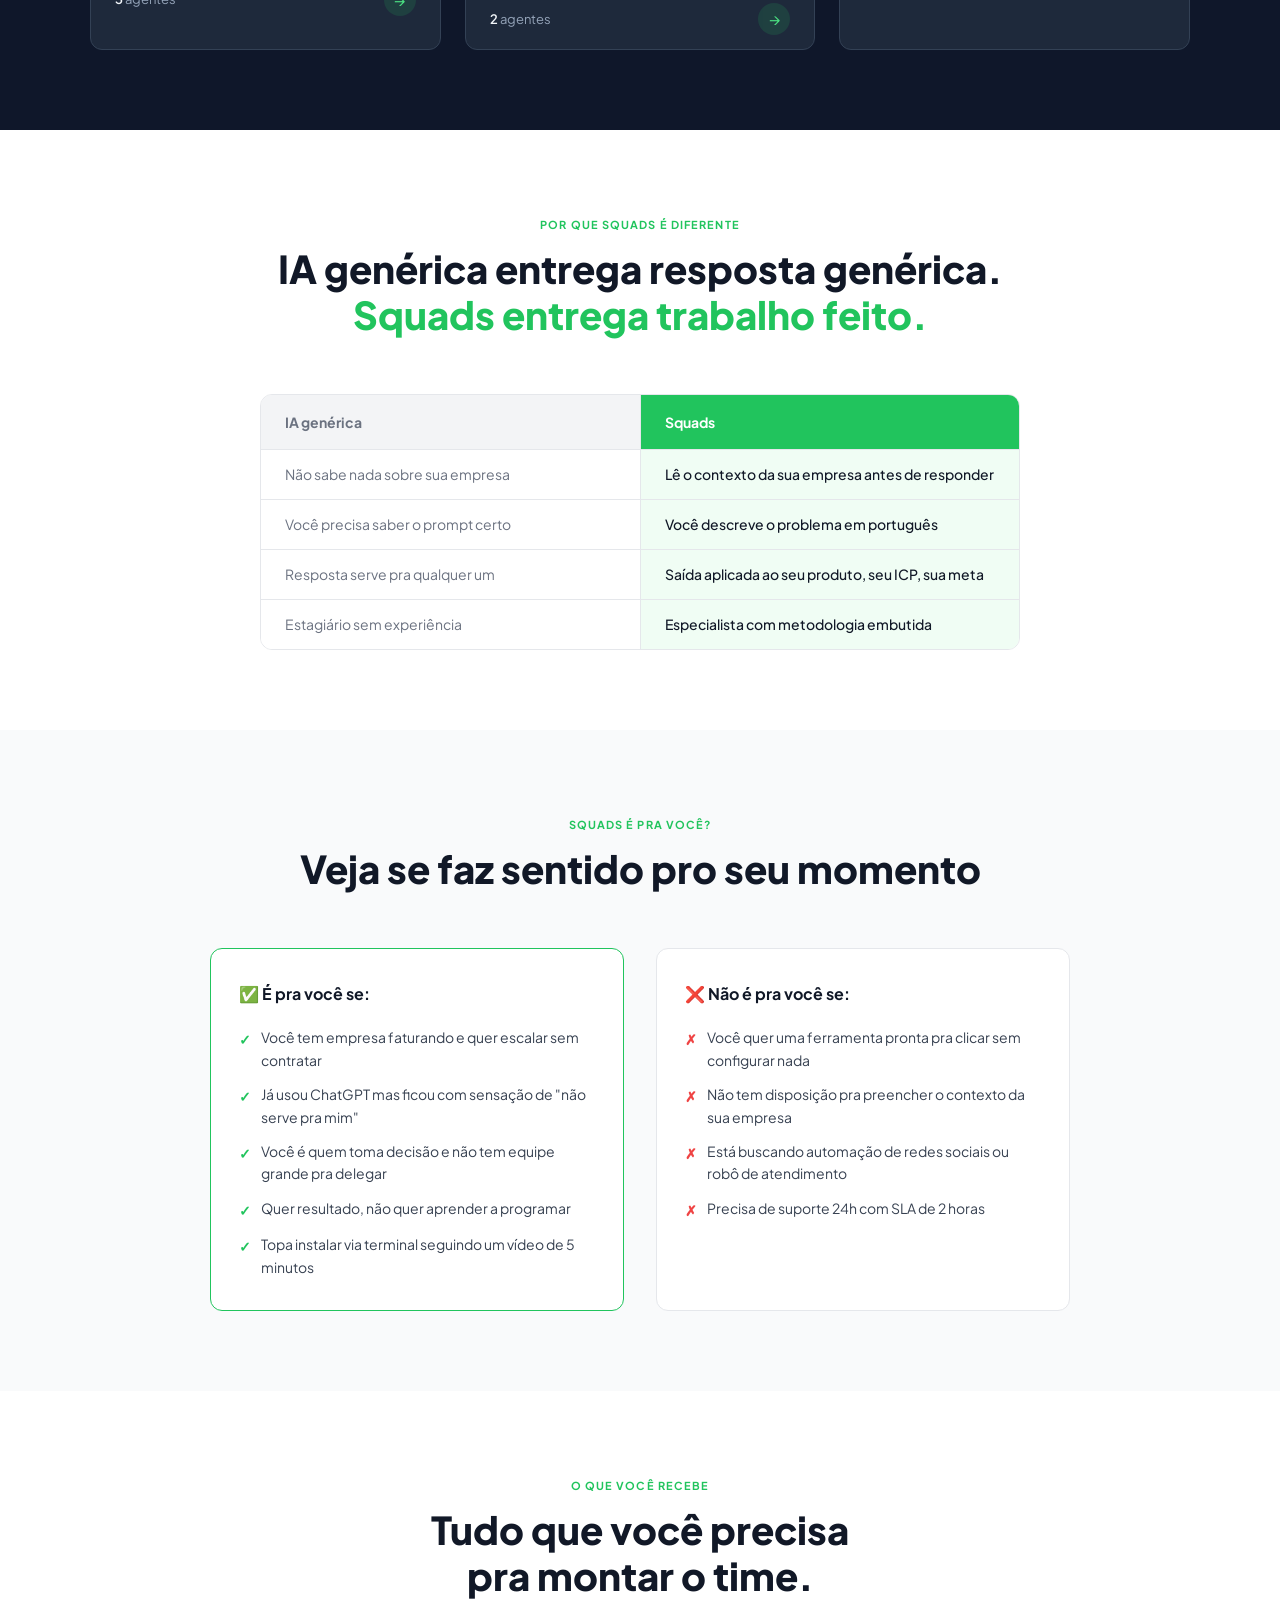
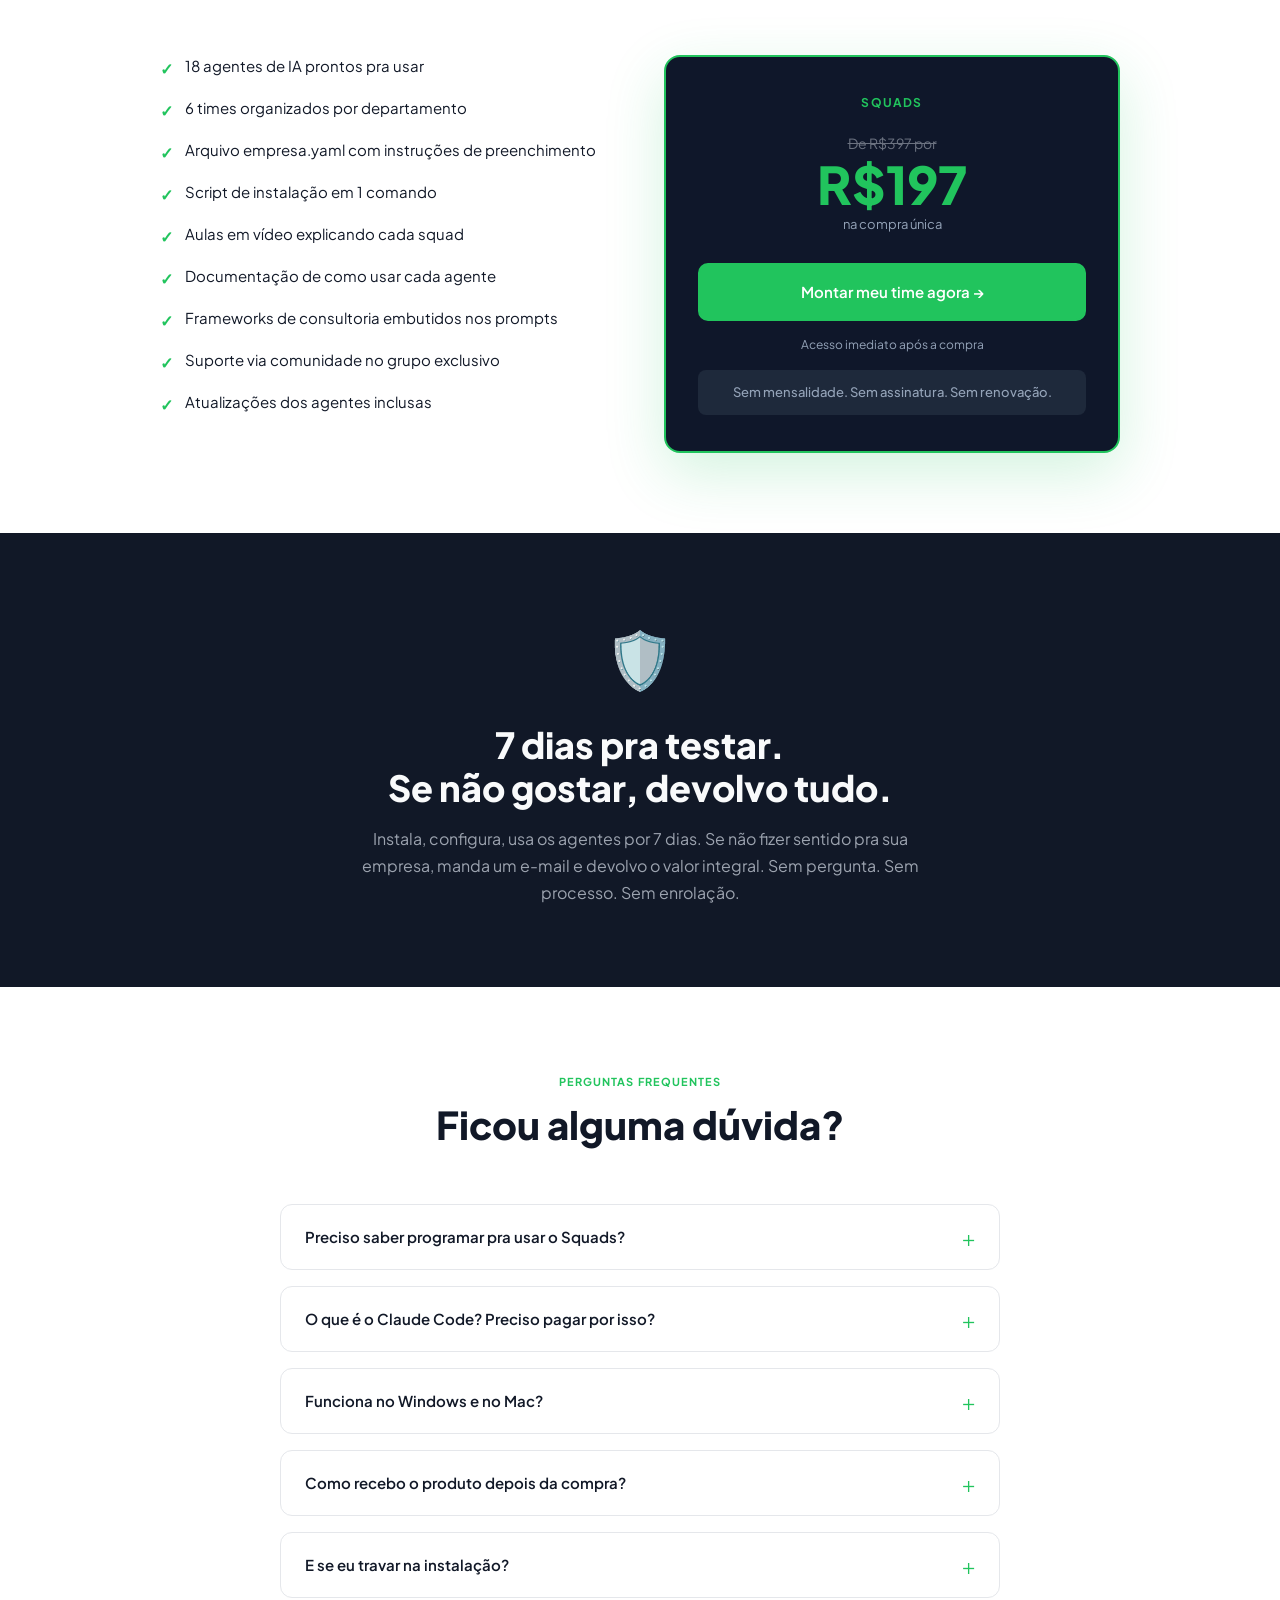
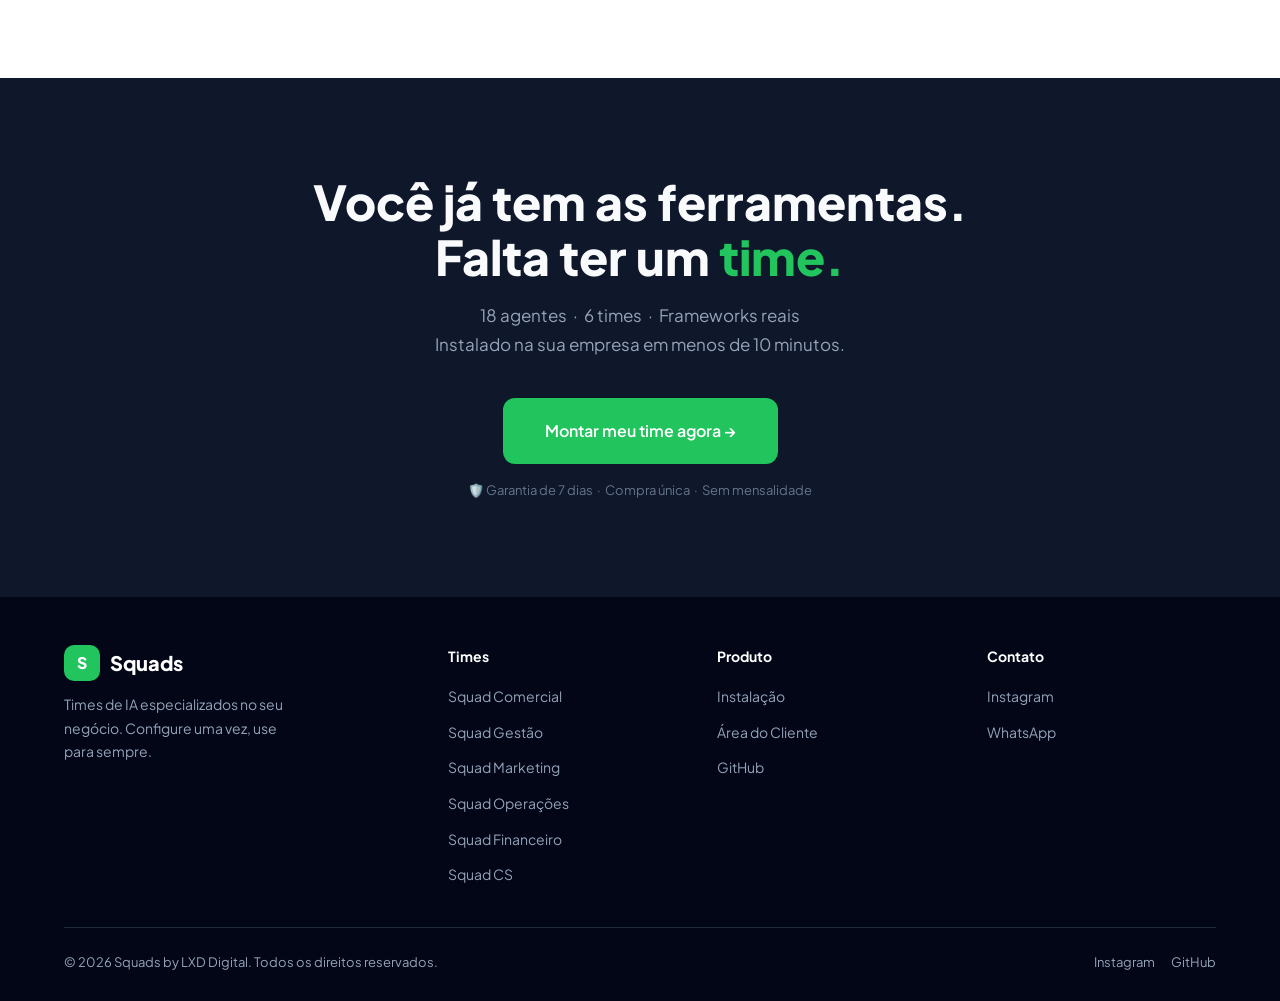
==== commit 5b4424d2: "feat: homepage nova copy + mobile fixes + squad links" ====
--- a/site/index.html
+++ b/site/index.html
@@ -5,7 +5,7 @@
 <meta name="viewport" content="width=device-width, initial-scale=1.0">
 <title>Squads — Times de IA para Empresários</title>
 <link href="https://fonts.googleapis.com/css2?family=Plus+Jakarta+Sans:wght@400;500;600;700;800&display=swap" rel="stylesheet">
-<link rel="stylesheet" href="styles.css">
+<link rel="stylesheet" href="site/styles.css">
 <style>
 
   * { margin: 0; padding: 0; box-sizing: border-box; }
@@ -13,11 +13,12 @@
   body {
     font-family: 'Plus Jakarta Sans', sans-serif;
     color: var(--text);
-    background: var(--bg-card);
+    background: var(--bg);
     line-height: 1.6;
-  }
-
-  /* NAV */
+    -webkit-font-smoothing: antialiased;
+  }
+
+  /* ===== NAV ===== */
   nav {
     position: sticky;
     top: 0;
@@ -45,7 +46,7 @@
   .logo-icon {
     width: 36px;
     height: 36px;
-    background: var(--green);
+    background: #21C45D;
     border-radius: 10px;
     display: flex;
     align-items: center;
@@ -53,6 +54,7 @@
     color: white;
     font-weight: 800;
     font-size: 16px;
+    flex-shrink: 0;
   }
 
   .nav-links {
@@ -72,6 +74,7 @@
 
   .nav-links a:hover { color: var(--text); }
 
+  /* ===== BUTTONS — cores fixas, sem variáveis que mudam ===== */
   .btn {
     display: inline-flex;
     align-items: center;
@@ -83,276 +86,268 @@
     cursor: pointer;
     transition: all 0.2s;
     text-decoration: none;
-    border: none;
-  }
-
-  .btn-primary {
-    background: var(--green);
-    color: white;
-  }
-
-  .btn-primary:hover {
-    background: var(--green-dark);
+    font-family: 'Plus Jakarta Sans', sans-serif;
+  }
+
+  .btn-green {
+    background: #21C45D;
+    color: #ffffff !important;
+    border: 2px solid #21C45D;
+  }
+
+  .btn-green:hover {
+    background: #16a34a;
+    border-color: #16a34a;
     transform: translateY(-1px);
   }
 
-  .btn-outline {
+  .btn-border {
     background: transparent;
-    color: var(--text);
-    border: 1.5px solid var(--border);
-  }
-
-  .btn-outline:hover {
-    border-color: var(--text);
-  }
-
-  /* HERO */
+    color: #111827 !important;
+    border: 2px solid #9ca3af;
+  }
+
+  .btn-border:hover {
+    border-color: #21C45D;
+    color: #21C45D !important;
+  }
+
+  /* botão outline sobre fundo escuro */
+  .btn-border-white {
+    background: transparent;
+    color: #ffffff !important;
+    border: 2px solid #6b7280;
+  }
+
+  .btn-border-white:hover {
+    border-color: #21C45D;
+    color: #21C45D !important;
+  }
+
+  /* ===== HERO ===== */
   .hero {
-    padding: 80px 5% 60px;
+    padding: 88px 5% 72px;
     text-align: center;
     background: linear-gradient(180deg, #f0fdf4 0%, #ffffff 100%);
+  }
+
+  [data-theme="dark"] .hero {
+    background: linear-gradient(180deg, rgba(33,196,93,0.06) 0%, #0d1117 100%);
   }
 
   .hero-badge {
     display: inline-flex;
     align-items: center;
     gap: 6px;
-    background: var(--green-light);
-    color: var(--green-dark);
-    padding: 6px 14px;
+    background: #dcfce7;
+    color: #16a34a;
+    padding: 6px 16px;
     border-radius: 50px;
     font-size: 13px;
     font-weight: 600;
-    margin-bottom: 24px;
-  }
-
-  .hero-badge span { font-size: 16px; }
+    margin-bottom: 28px;
+  }
+
+  [data-theme="dark"] .hero-badge {
+    background: rgba(33,196,93,0.15);
+    color: #4ade80;
+  }
 
   .hero h1 {
-    font-size: clamp(36px, 5vw, 60px);
+    font-size: clamp(38px, 5vw, 62px);
     font-weight: 800;
-    line-height: 1.15;
-    color: var(--text);
-    max-width: 760px;
-    margin: 0 auto 20px;
-  }
+    line-height: 1.12;
+    color: #111827;
+    max-width: 780px;
+    margin: 0 auto 22px;
+  }
+
+  [data-theme="dark"] .hero h1 { color: #f9fafb; }
 
   .hero h1 em {
     font-style: normal;
-    color: var(--green);
+    color: #21C45D;
   }
 
   .hero p {
     font-size: 18px;
-    color: var(--text-muted);
+    color: #6b7280;
     max-width: 520px;
-    margin: 0 auto 36px;
-  }
+    margin: 0 auto 40px;
+    line-height: 1.7;
+  }
+
+  [data-theme="dark"] .hero p { color: #8b949e; }
 
   .hero-actions {
     display: flex;
     gap: 12px;
     justify-content: center;
     flex-wrap: wrap;
-    margin-bottom: 56px;
+    margin-bottom: 60px;
   }
 
   .hero-actions .btn {
-    padding: 14px 28px;
+    padding: 15px 30px;
     font-size: 15px;
   }
 
   .hero-stats {
-    display: flex;
-    justify-content: center;
-    gap: 48px;
-    flex-wrap: wrap;
-  }
+    display: grid;
+    grid-template-columns: 1fr 1fr;
+    gap: 12px;
+    padding-top: 40px;
+    border-top: 1px solid #e5e7eb;
+    max-width: 500px;
+    margin: 0 auto;
+  }
+
+  [data-theme="dark"] .hero-stats { border-top-color: #30363d; }
 
   .stat {
     text-align: center;
+    background: #f0fdf4;
+    border: 1.5px solid #bbf7d0;
+    border-radius: 14px;
+    padding: 20px 28px;
+  }
+
+  [data-theme="dark"] .stat {
+    background: rgba(33,196,93,0.08);
+    border-color: rgba(33,196,93,0.2);
   }
 
   .stat-num {
-    font-size: 28px;
+    font-size: 36px;
     font-weight: 800;
-    color: var(--text);
+    color: #21C45D;
   }
 
   .stat-label {
-    font-size: 13px;
-    color: var(--text-muted);
-    margin-top: 2px;
-  }
-
-  /* SECTION */
-  section {
-    padding: 72px 5%;
-  }
+    font-size: 12px;
+    color: #6b7280;
+    margin-top: 4px;
+  }
+
+  [data-theme="dark"] .stat-label { color: #8b949e; }
+
+  /* ===== SECTIONS ===== */
+  section { padding: 80px 5%; }
 
   .section-header {
     text-align: center;
-    margin-bottom: 48px;
+    margin-bottom: 56px;
   }
 
   .section-label {
     display: inline-block;
-    font-size: 12px;
+    font-size: 11px;
     font-weight: 700;
-    letter-spacing: .08em;
+    letter-spacing: .1em;
     text-transform: uppercase;
-    color: var(--green);
+    color: #21C45D;
     margin-bottom: 12px;
   }
 
   .section-header h2 {
-    font-size: clamp(28px, 3vw, 40px);
+    font-size: clamp(28px, 3vw, 42px);
     font-weight: 800;
-    color: var(--text);
-    margin-bottom: 12px;
+    color: #111827;
+    margin-bottom: 14px;
+    line-height: 1.2;
+  }
+
+  [data-theme="dark"] .section-header h2 { color: #f9fafb; }
+
+  .section-header h2 em {
+    font-style: normal;
+    color: #21C45D;
   }
 
   .section-header p {
     font-size: 16px;
-    color: var(--text-muted);
+    color: #6b7280;
     max-width: 500px;
     margin: 0 auto;
   }
 
-  /* SQUADS GRID */
-  .squads-grid {
+  [data-theme="dark"] .section-header p { color: #8b949e; }
+
+  /* titulos em seção escura */
+  .dark-section .section-label { color: #4ade80; }
+  .dark-section .section-header h2 { color: #f9fafb; }
+  .dark-section .section-header p { color: #9ca3af; }
+
+  /* ===== PROBLEMA ===== */
+  .problema-bg { background: #f0fdf4; }
+  [data-theme="dark"] .problema-bg { background: rgba(33,196,93,0.04); }
+
+  .dor-grid {
     display: grid;
-    grid-template-columns: repeat(auto-fill, minmax(300px, 1fr));
-    gap: 24px;
-  }
-
-  .squad-card {
-    background: var(--bg-card);
-    border: 1.5px solid var(--border);
-    border-radius: var(--radius);
-    overflow: hidden;
-    transition: all 0.25s;
-    text-decoration: none;
-    color: inherit;
+    grid-template-columns: repeat(auto-fill, minmax(260px, 1fr));
+    gap: 20px;
+    max-width: 1100px;
+    margin: 0 auto;
+  }
+
+  .dor-card {
+    background: #ffffff;
+    border: 1.5px solid #e5e7eb;
+    border-radius: 12px;
+    padding: 28px 24px;
+  }
+
+  [data-theme="dark"] .dor-card {
+    background: #161b22;
+    border-color: #30363d;
+  }
+
+  .dor-icon {
+    font-size: 24px;
+    margin-bottom: 14px;
     display: block;
   }
 
-  .squad-card:hover {
-    border-color: var(--green);
-    box-shadow: 0 8px 32px rgba(33,196,93,0.12);
-    transform: translateY(-3px);
-  }
-
-  .squad-card-header {
-    padding: 24px 24px 20px;
-    display: flex;
-    align-items: flex-start;
-    gap: 16px;
-  }
-
-  .squad-icon {
-    width: 48px;
-    height: 48px;
-    border-radius: 12px;
-    display: flex;
-    align-items: center;
-    justify-content: center;
-    font-size: 22px;
-    flex-shrink: 0;
-  }
-
-  .squad-card-info h3 {
-    font-size: 17px;
+  .dor-card h3 {
+    font-size: 16px;
     font-weight: 700;
-    color: var(--text);
-    margin-bottom: 4px;
-  }
-
-  .squad-card-info p {
-    font-size: 13px;
-    color: var(--text-muted);
-    line-height: 1.5;
-  }
-
-  .squad-card-body {
-    padding: 0 24px 20px;
-  }
-
-  .squad-agents {
-    display: flex;
-    flex-wrap: wrap;
-    gap: 6px;
-    margin-bottom: 16px;
-  }
-
-  .agent-tag {
-    background: var(--bg-alt);
-    color: var(--text);
-    font-size: 12px;
-    font-weight: 500;
-    padding: 4px 10px;
-    border-radius: 50px;
-    border: 1px solid var(--border);
-  }
-
-  .squad-card-footer {
-    padding: 16px 24px;
-    border-top: 1px solid var(--border);
-    display: flex;
-    align-items: center;
-    justify-content: space-between;
-  }
-
-  .squad-meta {
-    font-size: 13px;
-    color: var(--text-muted);
-  }
-
-  .squad-meta strong {
-    color: var(--text);
-    font-weight: 600;
-  }
-
-  .squad-arrow {
-    width: 32px;
-    height: 32px;
-    border-radius: 50%;
-    background: var(--green-light);
-    display: flex;
-    align-items: center;
-    justify-content: center;
-    color: var(--green-dark);
-    font-size: 16px;
-    transition: background 0.2s;
-  }
-
-  .squad-card:hover .squad-arrow {
-    background: var(--green);
-    color: white;
-  }
-
-  /* HOW IT WORKS */
-  .how-bg { background: var(--bg-alt); }
+    color: #111827;
+    margin-bottom: 8px;
+  }
+
+  [data-theme="dark"] .dor-card h3 { color: #f9fafb; }
+
+  .dor-card p {
+    font-size: 14px;
+    color: #6b7280;
+    line-height: 1.65;
+  }
+
+  [data-theme="dark"] .dor-card p { color: #8b949e; }
+
+  /* ===== COMO FUNCIONA ===== */
+  .como-funciona-bg { background: #111827; }
 
   .steps-grid {
     display: grid;
-    grid-template-columns: repeat(auto-fill, minmax(220px, 1fr));
+    grid-template-columns: repeat(auto-fill, minmax(240px, 1fr));
     gap: 24px;
+    max-width: 1100px;
+    margin: 0 auto 48px;
   }
 
   .step-card {
-    background: var(--bg-card);
-    border: 1px solid var(--border);
-    border-radius: var(--radius);
+    background: #1f2937;
+    border: 1.5px solid #374151;
+    border-radius: 12px;
     padding: 28px 24px;
-    position: relative;
   }
 
   .step-num {
     width: 36px;
     height: 36px;
     border-radius: 10px;
-    background: var(--green);
+    background: #21C45D;
     color: white;
     font-weight: 800;
     font-size: 16px;
@@ -365,19 +360,19 @@
   .step-card h3 {
     font-size: 16px;
     font-weight: 700;
-    color: var(--text);
+    color: #f9fafb;
     margin-bottom: 8px;
   }
 
   .step-card p {
     font-size: 14px;
-    color: var(--text-muted);
-    line-height: 1.6;
+    color: #9ca3af;
+    line-height: 1.65;
   }
 
   .step-code {
-    background: var(--dark);
-    color: var(--green);
+    background: #0d1117;
+    color: #21C45D;
     font-family: 'Courier New', monospace;
     font-size: 12px;
     padding: 8px 12px;
@@ -386,41 +381,471 @@
     display: inline-block;
   }
 
-  /* CTA */
+  .steps-cta { text-align: center; }
+
+  /* ===== OS TIMES ===== */
+  .squads-bg { background: #0f172a; }
+
+  .squads-grid {
+    display: grid;
+    grid-template-columns: repeat(auto-fill, minmax(300px, 1fr));
+    gap: 24px;
+    max-width: 1100px;
+    margin: 0 auto;
+  }
+
+  .squad-card {
+    background: #1e293b;
+    border: 1.5px solid #334155;
+    border-radius: 12px;
+    overflow: hidden;
+    transition: all 0.25s;
+    text-decoration: none;
+    color: inherit;
+    display: block;
+  }
+
+  .squad-card:hover {
+    border-color: #21C45D;
+    box-shadow: 0 8px 32px rgba(33,196,93,0.15);
+    transform: translateY(-3px);
+  }
+
+  .squad-card-header {
+    padding: 24px 24px 16px;
+    display: flex;
+    align-items: flex-start;
+    gap: 16px;
+  }
+
+  .squad-icon {
+    width: 48px;
+    height: 48px;
+    border-radius: 12px;
+    display: flex;
+    align-items: center;
+    justify-content: center;
+    font-size: 22px;
+    flex-shrink: 0;
+  }
+
+  .squad-card-info h3 {
+    font-size: 17px;
+    font-weight: 700;
+    color: #f1f5f9;
+    margin-bottom: 4px;
+  }
+
+  .squad-card-info .dor-label {
+    font-size: 12px;
+    color: #94a3b8;
+    line-height: 1.5;
+  }
+
+  .squad-card-body { padding: 0 24px 16px; }
+
+  .squad-agents {
+    display: flex;
+    flex-wrap: wrap;
+    gap: 6px;
+    margin-bottom: 10px;
+  }
+
+  .agent-tag {
+    background: #334155;
+    color: #cbd5e1;
+    font-size: 12px;
+    font-weight: 500;
+    padding: 4px 10px;
+    border-radius: 50px;
+    border: 1px solid #475569;
+  }
+
+  .squad-frameworks {
+    font-size: 12px;
+    color: #64748b;
+    margin-top: 6px;
+  }
+
+  .squad-card-footer {
+    padding: 14px 24px;
+    border-top: 1px solid #334155;
+    display: flex;
+    align-items: center;
+    justify-content: space-between;
+  }
+
+  .squad-meta { font-size: 13px; color: #94a3b8; }
+  .squad-meta strong { color: #f1f5f9; font-weight: 600; }
+
+  .squad-arrow {
+    width: 32px;
+    height: 32px;
+    border-radius: 50%;
+    background: rgba(33,196,93,0.15);
+    display: flex;
+    align-items: center;
+    justify-content: center;
+    color: #4ade80;
+    font-size: 16px;
+    transition: all 0.2s;
+  }
+
+  .squad-card:hover .squad-arrow {
+    background: #21C45D;
+    color: white;
+  }
+
+  /* ===== DIFERENCIAL ===== */
+  .diff-table-wrap {
+    max-width: 760px;
+    margin: 0 auto;
+    overflow: hidden;
+    border-radius: 12px;
+    border: 1.5px solid #e5e7eb;
+  }
+
+  [data-theme="dark"] .diff-table-wrap { border-color: #30363d; }
+
+  .diff-table { width: 100%; border-collapse: collapse; }
+
+  .diff-table thead th {
+    padding: 16px 24px;
+    font-size: 14px;
+    font-weight: 700;
+    text-align: left;
+  }
+
+  .diff-table thead .col-generica {
+    background: #f3f4f6;
+    color: #6b7280;
+    border-right: 1px solid #e5e7eb;
+  }
+
+  [data-theme="dark"] .diff-table thead .col-generica {
+    background: #1f2937;
+    color: #6b7280;
+    border-right-color: #374151;
+  }
+
+  .diff-table thead .col-squads { background: #21C45D; color: white; }
+
+  .diff-table tbody tr { border-top: 1px solid #e5e7eb; }
+  [data-theme="dark"] .diff-table tbody tr { border-top-color: #374151; }
+
+  .diff-table tbody td {
+    padding: 14px 24px;
+    font-size: 14px;
+    line-height: 1.5;
+    vertical-align: top;
+  }
+
+  .diff-table tbody .col-generica {
+    background: #ffffff;
+    color: #6b7280;
+    border-right: 1px solid #e5e7eb;
+    width: 50%;
+  }
+
+  [data-theme="dark"] .diff-table tbody .col-generica {
+    background: #161b22;
+    border-right-color: #374151;
+  }
+
+  .diff-table tbody .col-squads {
+    background: #f0fdf4;
+    color: #111827;
+    font-weight: 500;
+    width: 50%;
+  }
+
+  [data-theme="dark"] .diff-table tbody .col-squads {
+    background: rgba(33,196,93,0.06);
+    color: #e2e8f0;
+  }
+
+  /* ===== PARA QUEM ===== */
+  .para-quem-bg { background: #f9fafb; }
+  [data-theme="dark"] .para-quem-bg { background: #0d1117; }
+
+  .para-quem-grid {
+    display: grid;
+    grid-template-columns: 1fr 1fr;
+    gap: 32px;
+    max-width: 860px;
+    margin: 0 auto;
+  }
+
+  .para-quem-col {
+    background: #ffffff;
+    border: 1.5px solid #e5e7eb;
+    border-radius: 12px;
+    padding: 32px 28px;
+  }
+
+  [data-theme="dark"] .para-quem-col {
+    background: #161b22;
+    border-color: #30363d;
+  }
+
+  .para-quem-col.sim { border-color: #21C45D; }
+
+  .para-quem-col h3 {
+    font-size: 16px;
+    font-weight: 700;
+    color: #111827;
+    margin-bottom: 20px;
+  }
+
+  [data-theme="dark"] .para-quem-col h3 { color: #f9fafb; }
+
+  .para-quem-col ul {
+    list-style: none;
+    display: flex;
+    flex-direction: column;
+    gap: 12px;
+  }
+
+  .para-quem-col ul li {
+    font-size: 14px;
+    color: #374151;
+    line-height: 1.6;
+    display: flex;
+    align-items: flex-start;
+    gap: 10px;
+  }
+
+  [data-theme="dark"] .para-quem-col ul li { color: #9ca3af; }
+
+  .check-icon { color: #21C45D; flex-shrink: 0; margin-top: 2px; font-weight: 700; }
+  .x-icon { color: #ef4444; flex-shrink: 0; margin-top: 2px; font-weight: 700; }
+
+  /* ===== O QUE INCLUI ===== */
+  .inclui-grid {
+    display: grid;
+    grid-template-columns: 1fr 1fr;
+    gap: 48px;
+    max-width: 960px;
+    margin: 0 auto;
+    align-items: start;
+  }
+
+  .inclui-lista {
+    list-style: none;
+    display: flex;
+    flex-direction: column;
+    gap: 16px;
+  }
+
+  .inclui-lista li {
+    display: flex;
+    align-items: flex-start;
+    gap: 12px;
+    font-size: 15px;
+    color: #111827;
+    line-height: 1.5;
+  }
+
+  [data-theme="dark"] .inclui-lista li { color: #e2e8f0; }
+
+  .inclui-lista li .check-icon { font-size: 16px; }
+
+  .preco-box {
+    background: #0f172a;
+    border: 2px solid #21C45D;
+    border-radius: 16px;
+    padding: 36px 32px;
+    text-align: center;
+    box-shadow: 0 20px 60px rgba(33,196,93,0.2);
+  }
+
+  .produto-label {
+    font-size: 12px;
+    font-weight: 700;
+    letter-spacing: .1em;
+    text-transform: uppercase;
+    color: #21C45D;
+    margin-bottom: 20px;
+    display: block;
+  }
+
+  .preco-de {
+    font-size: 14px;
+    color: #6b7280;
+    text-decoration: line-through;
+    margin-bottom: 4px;
+  }
+
+  .preco-por {
+    font-size: 52px;
+    font-weight: 800;
+    color: #21C45D;
+    line-height: 1;
+    margin-bottom: 4px;
+  }
+
+  .preco-tipo {
+    font-size: 13px;
+    color: #94a3b8;
+    margin-bottom: 28px;
+  }
+
+  .preco-box .btn-green {
+    width: 100%;
+    justify-content: center;
+    padding: 15px 24px;
+    font-size: 15px;
+    border-radius: 10px;
+    margin-bottom: 14px;
+  }
+
+  .preco-microcopy {
+    font-size: 12px;
+    color: #94a3b8;
+    margin-bottom: 16px;
+  }
+
+  .preco-sem-mensalidade {
+    background: #1e293b;
+    border-radius: 8px;
+    padding: 12px 16px;
+    font-size: 13px;
+    color: #94a3b8;
+    font-weight: 500;
+  }
+
+  /* ===== GARANTIA ===== */
+  .garantia-bg { background: #111827; }
+
+  .garantia-box {
+    max-width: 600px;
+    margin: 0 auto;
+    text-align: center;
+  }
+
+  .garantia-icon {
+    font-size: 56px;
+    margin-bottom: 20px;
+    display: block;
+  }
+
+  .garantia-box h2 {
+    font-size: clamp(24px, 3vw, 36px);
+    font-weight: 800;
+    color: #f9fafb;
+    margin-bottom: 16px;
+    line-height: 1.2;
+  }
+
+  .garantia-box p {
+    font-size: 16px;
+    color: #9ca3af;
+    line-height: 1.7;
+  }
+
+  /* ===== FAQ ===== */
+  .faq-list {
+    max-width: 720px;
+    margin: 0 auto;
+    display: flex;
+    flex-direction: column;
+    gap: 16px;
+  }
+
+  .faq-item {
+    background: #ffffff;
+    border: 1.5px solid #e5e7eb;
+    border-radius: 12px;
+    overflow: hidden;
+  }
+
+  [data-theme="dark"] .faq-item {
+    background: #161b22;
+    border-color: #30363d;
+  }
+
+  .faq-pergunta {
+    padding: 20px 24px;
+    font-size: 15px;
+    font-weight: 600;
+    color: #111827;
+    cursor: pointer;
+    display: flex;
+    justify-content: space-between;
+    align-items: center;
+    gap: 16px;
+    user-select: none;
+  }
+
+  [data-theme="dark"] .faq-pergunta { color: #e2e8f0; }
+  .faq-pergunta:hover { color: #21C45D; }
+
+  .faq-icon {
+    color: #21C45D;
+    font-size: 22px;
+    font-weight: 300;
+    flex-shrink: 0;
+    transition: transform 0.2s;
+    line-height: 1;
+  }
+
+  .faq-item.open .faq-icon { transform: rotate(45deg); }
+
+  .faq-resposta {
+    padding: 0 24px 20px;
+    font-size: 14px;
+    color: #6b7280;
+    line-height: 1.7;
+    display: none;
+  }
+
+  [data-theme="dark"] .faq-resposta { color: #8b949e; }
+  .faq-item.open .faq-resposta { display: block; }
+
+  /* ===== CTA FINAL ===== */
   .cta-section {
-    background: var(--dark);
-    color: white;
+    background: #0f172a;
     text-align: center;
-    padding: 80px 5%;
+    padding: 96px 5%;
   }
 
   .cta-section h2 {
-    font-size: clamp(28px, 3vw, 44px);
+    font-size: clamp(28px, 4vw, 48px);
     font-weight: 800;
+    color: #f9fafb;
     margin-bottom: 16px;
+    line-height: 1.15;
   }
 
   .cta-section h2 em {
     font-style: normal;
-    color: var(--green);
+    color: #21C45D;
   }
 
   .cta-section p {
+    font-size: 17px;
+    color: #94a3b8;
+    max-width: 480px;
+    margin: 0 auto 40px;
+    line-height: 1.7;
+  }
+
+  .cta-section .btn-green {
+    padding: 18px 40px;
     font-size: 16px;
-    color: #9ca3af;
-    max-width: 460px;
-    margin: 0 auto 36px;
-  }
-
-  .cta-section .btn-primary {
-    padding: 16px 36px;
-    font-size: 16px;
-  }
-
-  /* FOOTER */
+    border-radius: 12px;
+  }
+
+  .cta-microcopy {
+    font-size: 13px;
+    color: #64748b;
+    margin-top: 16px;
+  }
+
+  /* ===== FOOTER ===== */
   footer {
-    background: var(--dark2);
-    color: #9ca3af;
+    background: #020617;
+    color: #94a3b8;
     padding: 48px 5% 28px;
   }
 
@@ -437,37 +862,15 @@
     display: inline-flex;
   }
 
-  .footer-brand p {
-    font-size: 14px;
-    line-height: 1.7;
-    max-width: 240px;
-  }
-
-  .footer-col h4 {
-    color: white;
-    font-size: 14px;
-    font-weight: 700;
-    margin-bottom: 16px;
-  }
-
-  .footer-col ul {
-    list-style: none;
-    display: flex;
-    flex-direction: column;
-    gap: 10px;
-  }
-
-  .footer-col ul a {
-    color: #9ca3af;
-    text-decoration: none;
-    font-size: 14px;
-    transition: color 0.2s;
-  }
-
+  .footer-brand p { font-size: 14px; line-height: 1.7; max-width: 240px; }
+
+  .footer-col h4 { color: white; font-size: 14px; font-weight: 700; margin-bottom: 16px; }
+  .footer-col ul { list-style: none; display: flex; flex-direction: column; gap: 10px; }
+  .footer-col ul a { color: #94a3b8; text-decoration: none; font-size: 14px; transition: color 0.2s; }
   .footer-col ul a:hover { color: white; }
 
   .footer-bottom {
-    border-top: 1px solid #374151;
+    border-top: 1px solid #1e293b;
     padding-top: 24px;
     display: flex;
     justify-content: space-between;
@@ -475,32 +878,51 @@
     font-size: 13px;
   }
 
-  .social-links {
-    display: flex;
-    gap: 16px;
-  }
-
-  .social-links a {
-    color: #9ca3af;
-    text-decoration: none;
-    font-size: 13px;
-    transition: color 0.2s;
-  }
-
+  .social-links { display: flex; gap: 16px; }
+  .social-links a { color: #94a3b8; text-decoration: none; font-size: 13px; transition: color 0.2s; }
   .social-links a:hover { color: white; }
 
-  /* RESPONSIVE */
+  /* ===== THEME TOGGLE ===== */
+  .theme-btn {
+    width: 36px;
+    height: 36px;
+    border-radius: 50%;
+    border: 1.5px solid #d1d5db;
+    background: transparent;
+    cursor: pointer;
+    font-size: 18px;
+    display: flex;
+    align-items: center;
+    justify-content: center;
+    transition: border-color 0.2s;
+    flex-shrink: 0;
+  }
+
+  .theme-btn:hover { border-color: #21C45D; }
+
+  /* ===== RESPONSIVE ===== */
   @media (max-width: 768px) {
     .nav-links { display: none; }
     .hero { padding: 56px 5% 48px; }
-    .hero-stats { gap: 28px; }
+    .hero-stats { gap: 12px; display: grid; grid-template-columns: 1fr 1fr; max-width: 380px; margin: 0 auto; }
+    .stat { padding: 16px 20px; min-width: unset; }
+    .para-quem-grid { grid-template-columns: 1fr; }
+    .inclui-grid { grid-template-columns: 1fr; }
     .footer-grid { grid-template-columns: 1fr 1fr; }
+    .diff-table thead th,
+    .diff-table tbody td { padding: 12px 16px; font-size: 13px; }
+    nav > div { gap: 6px; }
+    nav > div .btn { padding: 8px 12px; font-size: 12px; }
+    nav > div .btn:first-child { display: none; }
   }
 
   @media (max-width: 480px) {
     .footer-grid { grid-template-columns: 1fr; }
     .footer-bottom { flex-direction: column; gap: 12px; }
-  }
+    .hero-stats { gap: 10px; }
+    .stat { min-width: 80px; padding: 14px 16px; }
+  }
+
 </style>
 <script>(function(){var t=localStorage.getItem('squads_theme')||'light';document.documentElement.setAttribute('data-theme',t);})();</script>
 </head>
@@ -513,180 +935,247 @@
     Squads
   </a>
   <ul class="nav-links">
-    <li><a href="#squads">Times</a></li>
-    <li><a href="instalacao.html">Instalação</a></li>
-    <li><a href="#squads">Aulas</a></li>
+    <li><a href="#times">Times</a></li>
+    <li><a href="site/download-instalacao.html">Instalação</a></li>
+    <li><a href="site/aulas.html">Aulas</a></li>
   </ul>
-  <div style="display:flex;gap:10px;">
-    <a href="#squads" class="btn btn-outline">Área do Cliente</a>
-    <a href="https://pay.kiwify.com.br/tA6f8lO?utm_medium=checkout&utm_source=pdv&utm_campaign=10agentesia&utm_content=&utm_term=" class="btn btn-primary">Começar agora →</a>
-    <button class="theme-toggle" onclick="toggleTheme()" id="theme-btn" title="Alternar tema">🌙</button>
+  <div style="display:flex;gap:10px;align-items:center;">
+    <a href="site/login.html" class="btn btn-border" style="font-size:13px;">Área do Cliente</a>
+    <a href="https://pay.kiwify.com.br/tA6f8lO" class="btn btn-green">Quero meu time de IA →</a>
+    <button class="theme-btn" onclick="toggleTheme()" id="theme-btn" title="Alternar tema">🌙</button>
   </div>
 </nav>
 
 <!-- HERO -->
 <div class="hero">
-  <div class="hero-badge"><span>⚡</span> 18 agentes. 6 times. Uma empresa mais eficiente.</div>
-  <h1>Seu time de <em>IA especializado</em> no seu negócio</h1>
-  <p>Cada agente já sabe quem você é, o que vende e para quem. Configure uma vez. Use para sempre.</p>
+  <div class="hero-badge">⚡ 18 agentes. 6 times. Cada um com o método certo.</div>
+  <h1>Pare de pedir ajuda pra IA.<br>Comece a <em>delegar.</em></h1>
+  <p>Squads é um time de 18 agentes de IA instalado na sua empresa. Cada um já sabe quem você é, o que vende e pra quem.</p>
   <div class="hero-actions">
-    <a href="https://pay.kiwify.com.br/tA6f8lO?utm_medium=checkout&utm_source=pdv&utm_campaign=10agentesia&utm_content=&utm_term=" class="btn btn-primary">Quero meu time de IA →</a>
-    <a href="#squads" class="btn btn-outline">Ver os times</a>
+    <a href="https://pay.kiwify.com.br/tA6f8lO" class="btn btn-green">Montar meu time agora →</a>
+    <a href="#times" class="btn btn-border">Ver os 6 times</a>
   </div>
   <div class="hero-stats">
     <div class="stat">
       <div class="stat-num">6</div>
-      <div class="stat-label">Squads ativos</div>
+      <div class="stat-label">times por departamento</div>
     </div>
     <div class="stat">
       <div class="stat-num">18</div>
-      <div class="stat-label">Agentes especializados</div>
+      <div class="stat-label">agentes prontos</div>
     </div>
     <div class="stat">
       <div class="stat-num">1</div>
-      <div class="stat-label">Configuração única</div>
+      <div class="stat-label">arquivo de configuração</div>
     </div>
     <div class="stat">
       <div class="stat-num">∞</div>
-      <div class="stat-label">Tarefas automatizadas</div>
+      <div class="stat-label">tarefas que você para de fazer</div>
     </div>
   </div>
 </div>
 
-<!-- SQUADS -->
-<section id="squads">
+<!-- PROBLEMA -->
+<section class="problema-bg">
   <div class="section-header">
-    <span class="section-label">Os times</span>
+    <span class="section-label">O problema com a IA que você usa hoje</span>
+    <h2>ChatGPT não é um funcionário.<br>É um estagiário sem contexto.</h2>
+  </div>
+  <div class="dor-grid">
+    <div class="dor-card">
+      <span class="dor-icon">🔁</span>
+      <h3>Você explica tudo do zero</h3>
+      <p>Toda vez que abre uma conversa nova, precisa repetir quem é sua empresa, seu produto, seu cliente. Cansativo.</p>
+    </div>
+    <div class="dor-card">
+      <span class="dor-icon">🌐</span>
+      <h3>A resposta é boa mas genérica</h3>
+      <p>Serve pra qualquer empresa do mundo. Não serve pra sua.</p>
+    </div>
+    <div class="dor-card">
+      <span class="dor-icon">🤷</span>
+      <h3>Você não sabe qual prompt usar</h3>
+      <p>Existe um jeito certo de negociar, de contratar, de precificar. Mas ninguém te disse qual é.</p>
+    </div>
+    <div class="dor-card">
+      <span class="dor-icon">⛔</span>
+      <h3>Resultado depende de você saber perguntar</h3>
+      <p>Se você não manja de prompt, a IA não entrega. Você virou o gargalo.</p>
+    </div>
+  </div>
+</section>
+
+<!-- COMO FUNCIONA -->
+<section class="como-funciona-bg dark-section">
+  <div class="section-header">
+    <span class="section-label">Como o Squads funciona</span>
+    <h2>Um time de IA que conhece<br><em>sua empresa de cor.</em></h2>
+  </div>
+  <div class="steps-grid">
+    <div class="step-card">
+      <div class="step-num">1</div>
+      <h3>Você preenche um arquivo com os dados da empresa</h3>
+      <p>Nome, produto, cliente ideal, metas, desafios. Faz uma vez. Nunca mais repete.</p>
+    </div>
+    <div class="step-card">
+      <div class="step-num">2</div>
+      <h3>Instala os 18 agentes com um comando só</h3>
+      <p>Copia e cola uma linha no terminal. Em menos de 5 minutos, tudo instalado.</p>
+      <span class="step-code">curl [...] | bash</span>
+    </div>
+    <div class="step-card">
+      <div class="step-num">3</div>
+      <h3>Descreve o problema em português</h3>
+      <p>Não precisa saber qual agente chamar. Fala o que precisa resolver e o agente certo entra em ação com o método certo.</p>
+    </div>
+    <div class="step-card">
+      <div class="step-num">4</div>
+      <h3>Recebe análise, plano de ação ou documento pronto</h3>
+      <p>Não é resposta genérica. É saída estruturada, com framework aplicado ao seu contexto.</p>
+    </div>
+  </div>
+  <div class="steps-cta">
+    <a href="https://pay.kiwify.com.br/tA6f8lO" class="btn btn-green" style="padding:15px 32px;font-size:15px;">Quero instalar meu time →</a>
+  </div>
+</section>
+
+<!-- OS TIMES -->
+<section class="squads-bg dark-section" id="times">
+  <div class="section-header">
+    <span class="section-label">Os 6 times do Squads</span>
     <h2>Qual é o maior problema da sua empresa agora?</h2>
-    <p>Cada squad resolve uma área específica com agentes treinados nas melhores metodologias do mundo.</p>
-  </div>
-
+    <p>Tem um squad pra isso.</p>
+  </div>
   <div class="squads-grid">
 
-    <a href="squad-comercial.html" class="squad-card">
+    <a href="#oferta" class="squad-card">
       <div class="squad-card-header">
         <div class="squad-icon" style="background:#dcfce7;">💼</div>
         <div class="squad-card-info">
           <h3>Squad Comercial</h3>
-          <p>Fechar mais vendas, com os clientes certos, mais rápido.</p>
+          <p class="dor-label">Ciclo de vendas longo, proposta fraca, objeção travando negócio.</p>
         </div>
       </div>
       <div class="squad-card-body">
         <div class="squad-agents">
-          <span class="agent-tag">Prospecção</span>
+          <span class="agent-tag">Qualificação</span>
+          <span class="agent-tag">Negociação</span>
           <span class="agent-tag">Proposta</span>
-          <span class="agent-tag">Follow-up</span>
-          <span class="agent-tag">Atendimento</span>
         </div>
+        <div class="squad-frameworks">Frameworks: MEDDIC · Challenger Sale · Harvard Negotiation</div>
       </div>
       <div class="squad-card-footer">
-        <div class="squad-meta"><strong>4</strong> agentes · MEDDIC + Challenger Sale</div>
+        <div class="squad-meta"><strong>4</strong> agentes</div>
         <div class="squad-arrow">→</div>
       </div>
     </a>
 
-    <a href="squad-gestao.html" class="squad-card">
+    <a href="#oferta" class="squad-card">
       <div class="squad-card-header">
         <div class="squad-icon" style="background:#ede9fe;">🎯</div>
         <div class="squad-card-info">
           <h3>Squad de Gestão</h3>
-          <p>Clareza de prioridades, reuniões com resultado, decisões estratégicas.</p>
+          <p class="dor-label">Reunião improdutiva, decisão lenta, meta sem dono.</p>
         </div>
       </div>
       <div class="squad-card-body">
         <div class="squad-agents">
-          <span class="agent-tag">Prioridade Semanal</span>
-          <span class="agent-tag">Reunião</span>
-          <span class="agent-tag">Estratégia</span>
-          <span class="agent-tag">Relatório</span>
+          <span class="agent-tag">OKRs</span>
+          <span class="agent-tag">Decisão Estratégica</span>
+          <span class="agent-tag">Priorização</span>
         </div>
+        <div class="squad-frameworks">Frameworks: OKR · Theory of Constraints · Topgrading</div>
       </div>
       <div class="squad-card-footer">
-        <div class="squad-meta"><strong>4</strong> agentes · OKR + Eisenhower</div>
+        <div class="squad-meta"><strong>4</strong> agentes</div>
         <div class="squad-arrow">→</div>
       </div>
     </a>
 
-    <a href="squad-marketing.html" class="squad-card">
+    <a href="#oferta" class="squad-card">
       <div class="squad-card-header">
         <div class="squad-icon" style="background:#fef9c3;">📣</div>
         <div class="squad-card-info">
           <h3>Squad de Marketing</h3>
-          <p>Conteúdo que converte, anúncios que qualificam, pesquisa que informa.</p>
+          <p class="dor-label">Mensagem que não converte, posicionamento confuso, copy fraca.</p>
         </div>
       </div>
       <div class="squad-card-body">
         <div class="squad-agents">
-          <span class="agent-tag">Conteúdo</span>
-          <span class="agent-tag">Anúncio A/B/C</span>
-          <span class="agent-tag">Email</span>
-          <span class="agent-tag">Pesquisa</span>
+          <span class="agent-tag">Posicionamento</span>
+          <span class="agent-tag">Copy</span>
+          <span class="agent-tag">Campanha</span>
         </div>
+        <div class="squad-frameworks">Frameworks: Jobs to Be Done · StoryBrand · AIDA</div>
       </div>
       <div class="squad-card-footer">
-        <div class="squad-meta"><strong>4</strong> agentes · Schwartz + JTBD</div>
+        <div class="squad-meta"><strong>4</strong> agentes</div>
         <div class="squad-arrow">→</div>
       </div>
     </a>
 
-    <a href="squad-operacoes.html" class="squad-card">
+    <a href="#oferta" class="squad-card">
       <div class="squad-card-header">
         <div class="squad-icon" style="background:#fee2e2;">⚙️</div>
         <div class="squad-card-info">
           <h3>Squad de Operações</h3>
-          <p>Negócio que funciona sem você. Processos, contratações e delegação.</p>
+          <p class="dor-label">Processo travado, gargalo escondido, tarefa repetitiva sem dono.</p>
         </div>
       </div>
       <div class="squad-card-body">
         <div class="squad-agents">
-          <span class="agent-tag">Operacional</span>
-          <span class="agent-tag">Contratação</span>
-          <span class="agent-tag">Delegação</span>
+          <span class="agent-tag">Mapeamento de Processo</span>
+          <span class="agent-tag">SOP</span>
+          <span class="agent-tag">Diagnóstico</span>
         </div>
+        <div class="squad-frameworks">Frameworks: Theory of Constraints · Lean · PDCA</div>
       </div>
       <div class="squad-card-footer">
-        <div class="squad-meta"><strong>3</strong> agentes · Theory of Constraints</div>
+        <div class="squad-meta"><strong>3</strong> agentes</div>
         <div class="squad-arrow">→</div>
       </div>
     </a>
 
-    <a href="squad-financeiro.html" class="squad-card">
+    <a href="#oferta" class="squad-card">
       <div class="squad-card-header">
         <div class="squad-icon" style="background:#ede9fe;">📊</div>
         <div class="squad-card-info">
           <h3>Squad Financeiro</h3>
-          <p>Clareza nos números, precificação certa, decisões com dados.</p>
+          <p class="dor-label">Preço chutado, margem desconhecida, proposta sem fundamento.</p>
         </div>
       </div>
       <div class="squad-card-body">
         <div class="squad-agents">
-          <span class="agent-tag">Análise Financeira</span>
           <span class="agent-tag">Precificação</span>
+          <span class="agent-tag">Margem</span>
+          <span class="agent-tag">Cenário Financeiro</span>
         </div>
+        <div class="squad-frameworks">Frameworks: Value-Based Pricing · Unit Economics · Break-even</div>
       </div>
       <div class="squad-card-footer">
-        <div class="squad-meta"><strong>2</strong> agentes · CFO Lens + Value Pricing</div>
+        <div class="squad-meta"><strong>2</strong> agentes</div>
         <div class="squad-arrow">→</div>
       </div>
     </a>
 
-    <a href="squad-cs.html" class="squad-card">
+    <a href="#oferta" class="squad-card">
       <div class="squad-card-header">
         <div class="squad-icon" style="background:#cffafe;">🤝</div>
         <div class="squad-card-info">
           <h3>Squad de CS</h3>
-          <p>Clientes que ficam, crescem e indicam. Retenção e sucesso do cliente.</p>
+          <p class="dor-label">Cliente sumindo, churn silencioso, expansão de conta parada.</p>
         </div>
       </div>
       <div class="squad-card-body">
         <div class="squad-agents">
           <span class="agent-tag">Onboarding</span>
-          <span class="agent-tag">Atendimento</span>
-          <span class="agent-tag">Anti-Churn</span>
+          <span class="agent-tag">Retenção</span>
+          <span class="agent-tag">Expansão</span>
         </div>
+        <div class="squad-frameworks">Frameworks: Lincoln Murphy CS · Health Score · QBR</div>
       </div>
       <div class="squad-card-footer">
-        <div class="squad-meta"><strong>3</strong> agentes · Lincoln Murphy + NRR</div>
+        <div class="squad-meta"><strong>3</strong> agentes</div>
         <div class="squad-arrow">→</div>
       </div>
     </a>
@@ -694,45 +1183,171 @@
   </div>
 </section>
 
-<!-- HOW IT WORKS -->
-<section class="how-bg">
+<!-- DIFERENCIAL -->
+<section>
   <div class="section-header">
-    <span class="section-label">Como funciona</span>
-    <h2>Do zero ao time funcionando em 4 passos</h2>
-    <p>Sem complicação. Sem precisar saber programar.</p>
-  </div>
-  <div class="steps-grid">
-    <div class="step-card">
-      <div class="step-num">1</div>
-      <h3>Instala o Claude Code</h3>
-      <p>Um único comando no terminal instala tudo que você precisa.</p>
-      <span class="step-code">npm install -g @anthropic-ai/claude-code</span>
-    </div>
-    <div class="step-card">
-      <div class="step-num">2</div>
-      <h3>Baixa os Squads</h3>
-      <p>O instalador clona todos os times e pergunta sobre seu negócio.</p>
-      <span class="step-code">curl [...] | bash</span>
-    </div>
-    <div class="step-card">
-      <div class="step-num">3</div>
-      <h3>Configura sua empresa</h3>
-      <p>Preenche uma vez: produto, cliente ideal, metas. Todos os agentes usam isso.</p>
-    </div>
-    <div class="step-card">
-      <div class="step-num">4</div>
-      <h3>Usa seu time</h3>
-      <p>Abre o terminal e chama o agente que precisa. Ele já sabe quem é sua empresa.</p>
-      <span class="step-code">/squad-gestao:prioridade</span>
-    </div>
+    <span class="section-label">Por que Squads é diferente</span>
+    <h2>IA genérica entrega resposta genérica.<br><em>Squads entrega trabalho feito.</em></h2>
+  </div>
+  <div class="diff-table-wrap">
+    <table class="diff-table">
+      <thead>
+        <tr>
+          <th class="col-generica">IA genérica</th>
+          <th class="col-squads">Squads</th>
+        </tr>
+      </thead>
+      <tbody>
+        <tr>
+          <td class="col-generica">Não sabe nada sobre sua empresa</td>
+          <td class="col-squads">Lê o contexto da sua empresa antes de responder</td>
+        </tr>
+        <tr>
+          <td class="col-generica">Você precisa saber o prompt certo</td>
+          <td class="col-squads">Você descreve o problema em português</td>
+        </tr>
+        <tr>
+          <td class="col-generica">Resposta serve pra qualquer um</td>
+          <td class="col-squads">Saída aplicada ao seu produto, seu ICP, sua meta</td>
+        </tr>
+        <tr>
+          <td class="col-generica">Estagiário sem experiência</td>
+          <td class="col-squads">Especialista com metodologia embutida</td>
+        </tr>
+      </tbody>
+    </table>
   </div>
 </section>
 
-<!-- CTA -->
+<!-- PARA QUEM É -->
+<section class="para-quem-bg">
+  <div class="section-header">
+    <span class="section-label">Squads é pra você?</span>
+    <h2>Veja se faz sentido pro seu momento</h2>
+  </div>
+  <div class="para-quem-grid">
+    <div class="para-quem-col sim">
+      <h3>✅ É pra você se:</h3>
+      <ul>
+        <li><span class="check-icon">✓</span> Você tem empresa faturando e quer escalar sem contratar</li>
+        <li><span class="check-icon">✓</span> Já usou ChatGPT mas ficou com sensação de "não serve pra mim"</li>
+        <li><span class="check-icon">✓</span> Você é quem toma decisão e não tem equipe grande pra delegar</li>
+        <li><span class="check-icon">✓</span> Quer resultado, não quer aprender a programar</li>
+        <li><span class="check-icon">✓</span> Topa instalar via terminal seguindo um vídeo de 5 minutos</li>
+      </ul>
+    </div>
+    <div class="para-quem-col">
+      <h3>❌ Não é pra você se:</h3>
+      <ul>
+        <li><span class="x-icon">✗</span> Você quer uma ferramenta pronta pra clicar sem configurar nada</li>
+        <li><span class="x-icon">✗</span> Não tem disposição pra preencher o contexto da sua empresa</li>
+        <li><span class="x-icon">✗</span> Está buscando automação de redes sociais ou robô de atendimento</li>
+        <li><span class="x-icon">✗</span> Precisa de suporte 24h com SLA de 2 horas</li>
+      </ul>
+    </div>
+  </div>
+</section>
+
+<!-- O QUE INCLUI -->
+<section id="oferta">
+  <div class="section-header">
+    <span class="section-label">O que você recebe</span>
+    <h2>Tudo que você precisa<br>pra montar o time.</h2>
+  </div>
+  <div class="inclui-grid">
+    <ul class="inclui-lista">
+      <li><span class="check-icon">✓</span> 18 agentes de IA prontos pra usar</li>
+      <li><span class="check-icon">✓</span> 6 times organizados por departamento</li>
+      <li><span class="check-icon">✓</span> Arquivo empresa.yaml com instruções de preenchimento</li>
+      <li><span class="check-icon">✓</span> Script de instalação em 1 comando</li>
+      <li><span class="check-icon">✓</span> Aulas em vídeo explicando cada squad</li>
+      <li><span class="check-icon">✓</span> Documentação de como usar cada agente</li>
+      <li><span class="check-icon">✓</span> Frameworks de consultoria embutidos nos prompts</li>
+      <li><span class="check-icon">✓</span> Suporte via comunidade no grupo exclusivo</li>
+      <li><span class="check-icon">✓</span> Atualizações dos agentes inclusas</li>
+    </ul>
+    <div class="preco-box">
+      <span class="produto-label">Squads</span>
+      <div class="preco-de">De R$397 por</div>
+      <div class="preco-por">R$197</div>
+      <div class="preco-tipo">na compra única</div>
+      <a href="https://pay.kiwify.com.br/tA6f8lO" class="btn btn-green">Montar meu time agora →</a>
+      <div class="preco-microcopy">Acesso imediato após a compra</div>
+      <div class="preco-sem-mensalidade">Sem mensalidade. Sem assinatura. Sem renovação.</div>
+    </div>
+  </div>
+</section>
+
+<!-- GARANTIA -->
+<section class="garantia-bg">
+  <div class="garantia-box">
+    <span class="garantia-icon">🛡️</span>
+    <h2>7 dias pra testar.<br>Se não gostar, devolvo tudo.</h2>
+    <p>Instala, configura, usa os agentes por 7 dias. Se não fizer sentido pra sua empresa, manda um e-mail e devolvo o valor integral. Sem pergunta. Sem processo. Sem enrolação.</p>
+  </div>
+</section>
+
+<!-- FAQ -->
+<section>
+  <div class="section-header">
+    <span class="section-label">Perguntas frequentes</span>
+    <h2>Ficou alguma dúvida?</h2>
+  </div>
+  <div class="faq-list">
+    <div class="faq-item">
+      <div class="faq-pergunta" onclick="toggleFaq(this)">
+        Preciso saber programar pra usar o Squads?
+        <span class="faq-icon">+</span>
+      </div>
+      <div class="faq-resposta">
+        Não. A instalação é um comando de copiar e colar no terminal. Tem um vídeo explicando cada passo. Se você já abriu o terminal pelo menos uma vez na vida, consegue instalar.
+      </div>
+    </div>
+    <div class="faq-item">
+      <div class="faq-pergunta" onclick="toggleFaq(this)">
+        O que é o Claude Code? Preciso pagar por isso?
+        <span class="faq-icon">+</span>
+      </div>
+      <div class="faq-resposta">
+        Claude Code é a ferramenta da Anthropic onde os agentes rodam. Você vai precisar de uma conta na Anthropic com créditos de API. O custo médio de uso real fica em torno de R$50 a R$100 por mês, dependendo de quanto você usa. Não tem mensalidade fixa, você paga só pelo que usar.
+      </div>
+    </div>
+    <div class="faq-item">
+      <div class="faq-pergunta" onclick="toggleFaq(this)">
+        Funciona no Windows e no Mac?
+        <span class="faq-icon">+</span>
+      </div>
+      <div class="faq-resposta">
+        Funciona nos dois. O Claude Code roda em qualquer sistema operacional. Se tiver dúvida na instalação, os vídeos cobrem Windows e Mac separadamente.
+      </div>
+    </div>
+    <div class="faq-item">
+      <div class="faq-pergunta" onclick="toggleFaq(this)">
+        Como recebo o produto depois da compra?
+        <span class="faq-icon">+</span>
+      </div>
+      <div class="faq-resposta">
+        Na hora. A Kiwify manda o acesso no seu e-mail assim que o pagamento é confirmado. Lá dentro tem o link da área de membros com os vídeos, o script de instalação e o arquivo de configuração.
+      </div>
+    </div>
+    <div class="faq-item">
+      <div class="faq-pergunta" onclick="toggleFaq(this)">
+        E se eu travar na instalação?
+        <span class="faq-icon">+</span>
+      </div>
+      <div class="faq-resposta">
+        Você tem acesso a um grupo exclusivo com outros membros e acesso direto pra me contatar. Quase todo mundo instala em menos de 10 minutos, mas se travar, tem suporte.
+      </div>
+    </div>
+  </div>
+</section>
+
+<!-- CTA FINAL -->
 <div class="cta-section">
-  <h2>Pare de fazer tudo <em>sozinho</em></h2>
-  <p>18 agentes especializados no seu negócio. Configure uma vez, use para sempre.</p>
-  <a href="https://pay.kiwify.com.br/tA6f8lO?utm_medium=checkout&utm_source=pdv&utm_campaign=10agentesia&utm_content=&utm_term=" class="btn btn-primary">Quero meu time de IA agora →</a>
+  <h2>Você já tem as ferramentas.<br>Falta ter um <em>time.</em></h2>
+  <p>18 agentes &nbsp;·&nbsp; 6 times &nbsp;·&nbsp; Frameworks reais<br>Instalado na sua empresa em menos de 10 minutos.</p>
+  <a href="https://pay.kiwify.com.br/tA6f8lO" class="btn btn-green" style="padding:18px 40px;font-size:16px;border-radius:12px;">Montar meu time agora →</a>
+  <div class="cta-microcopy">🛡️ Garantia de 7 dias &nbsp;·&nbsp; Compra única &nbsp;·&nbsp; Sem mensalidade</div>
 </div>
 
 <!-- FOOTER -->
@@ -748,19 +1363,19 @@
     <div class="footer-col">
       <h4>Times</h4>
       <ul>
-        <li><a href="squad-comercial.html">Squad Comercial</a></li>
-        <li><a href="squad-gestao.html">Squad Gestão</a></li>
-        <li><a href="squad-marketing.html">Squad Marketing</a></li>
-        <li><a href="squad-operacoes.html">Squad Operações</a></li>
-        <li><a href="squad-financeiro.html">Squad Financeiro</a></li>
-        <li><a href="squad-cs.html">Squad CS</a></li>
+        <li><a href="#times">Squad Comercial</a></li>
+        <li><a href="#times">Squad Gestão</a></li>
+        <li><a href="#times">Squad Marketing</a></li>
+        <li><a href="#times">Squad Operações</a></li>
+        <li><a href="#times">Squad Financeiro</a></li>
+        <li><a href="#times">Squad CS</a></li>
       </ul>
     </div>
     <div class="footer-col">
       <h4>Produto</h4>
       <ul>
-        <li><a href="instalacao.html">Instalação</a></li>
-        <li><a href="#squads">Área do Cliente</a></li>
+        <li><a href="site/download-instalacao.html">Instalação</a></li>
+        <li><a href="site/login.html">Área do Cliente</a></li>
         <li><a href="https://github.com/lucasvalerio10/squads">GitHub</a></li>
       </ul>
     </div>
@@ -780,7 +1395,6 @@
     </div>
   </div>
 </footer>
-
 
 <script>
 function toggleTheme() {
@@ -790,14 +1404,15 @@
   localStorage.setItem('squads_theme', next);
   document.getElementById('theme-btn').textContent = next === 'dark' ? '☀️' : '🌙';
 }
-// Set correct icon on load
-(function(){
-  var t = document.documentElement.getAttribute('data-theme');
-  window.addEventListener('DOMContentLoaded', function(){
-    var btn = document.getElementById('theme-btn');
-    if(btn) btn.textContent = t === 'dark' ? '☀️' : '🌙';
-  });
-})();
+window.addEventListener('DOMContentLoaded', function(){
+  var t = localStorage.getItem('squads_theme') || 'light';
+  var btn = document.getElementById('theme-btn');
+  if(btn) btn.textContent = t === 'dark' ? '☀️' : '🌙';
+});
+
+function toggleFaq(el) {
+  el.parentElement.classList.toggle('open');
+}
 </script>
 </body>
 </html>
